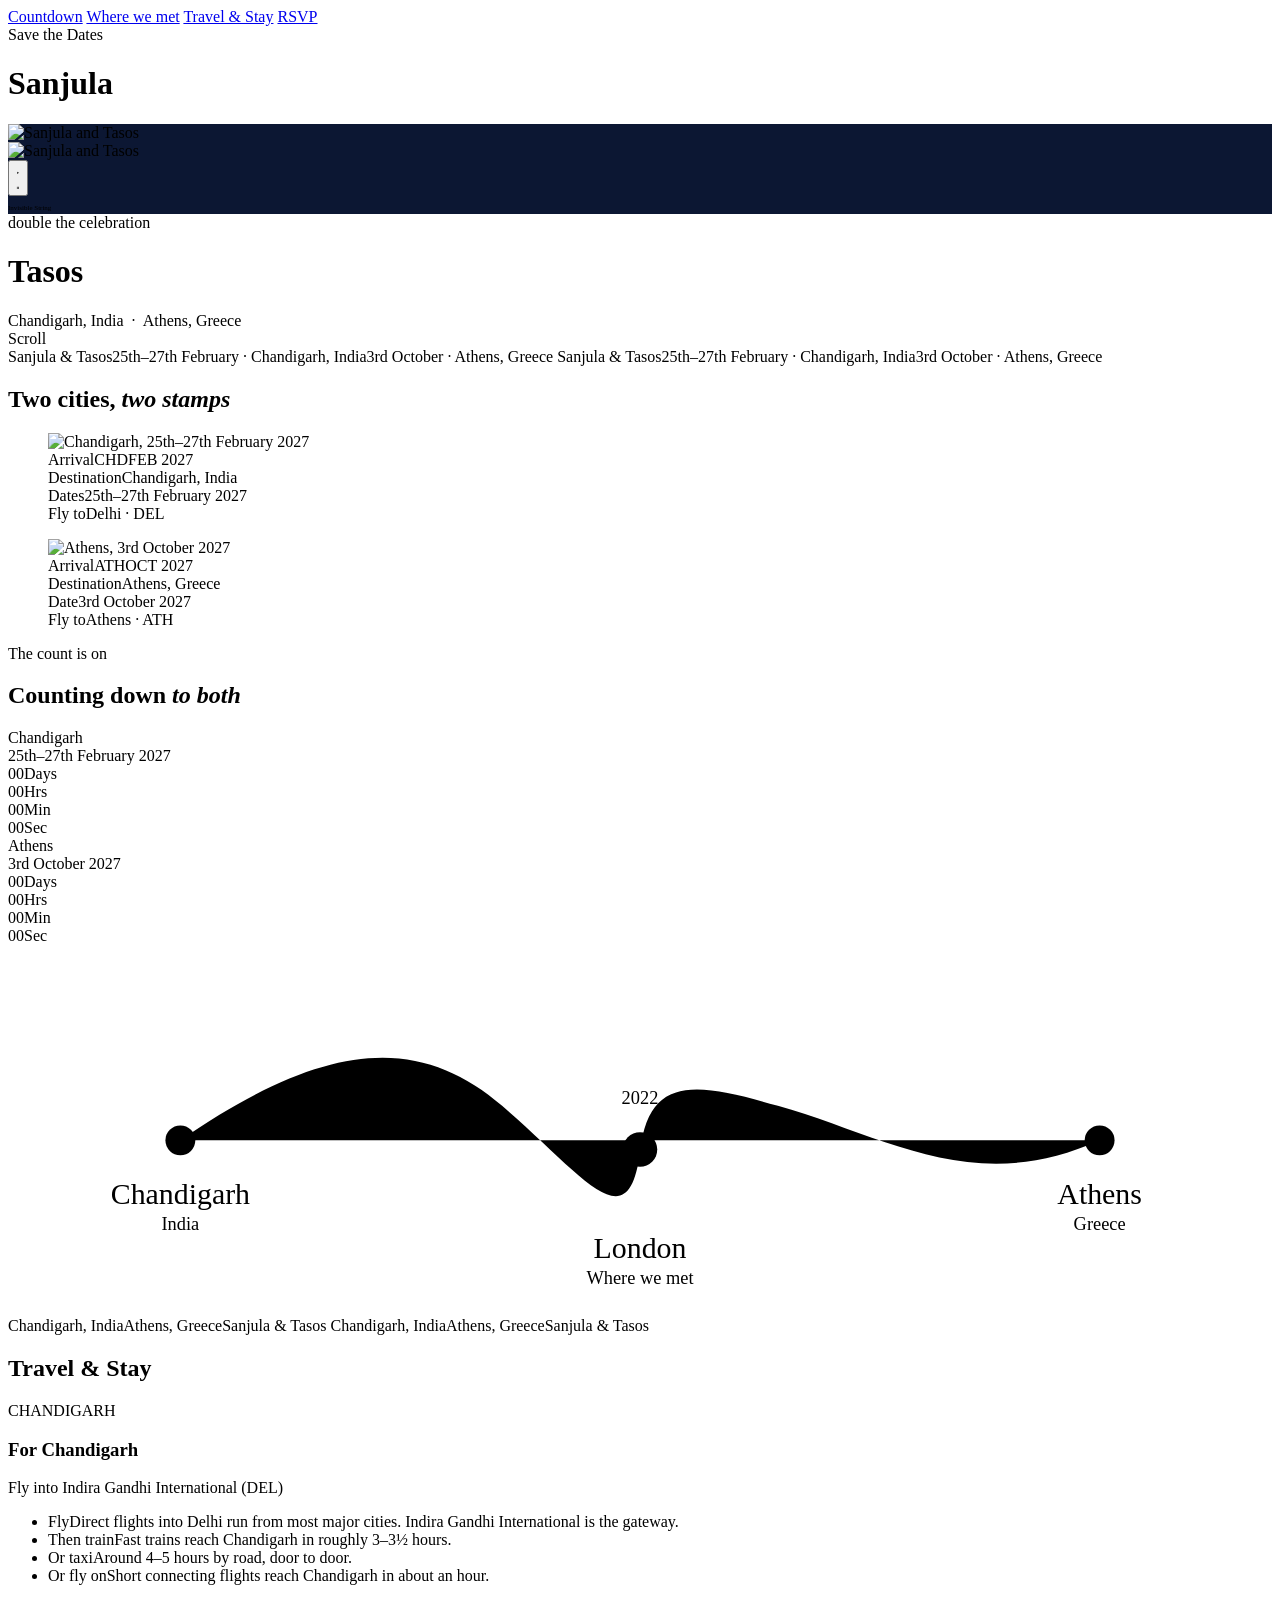
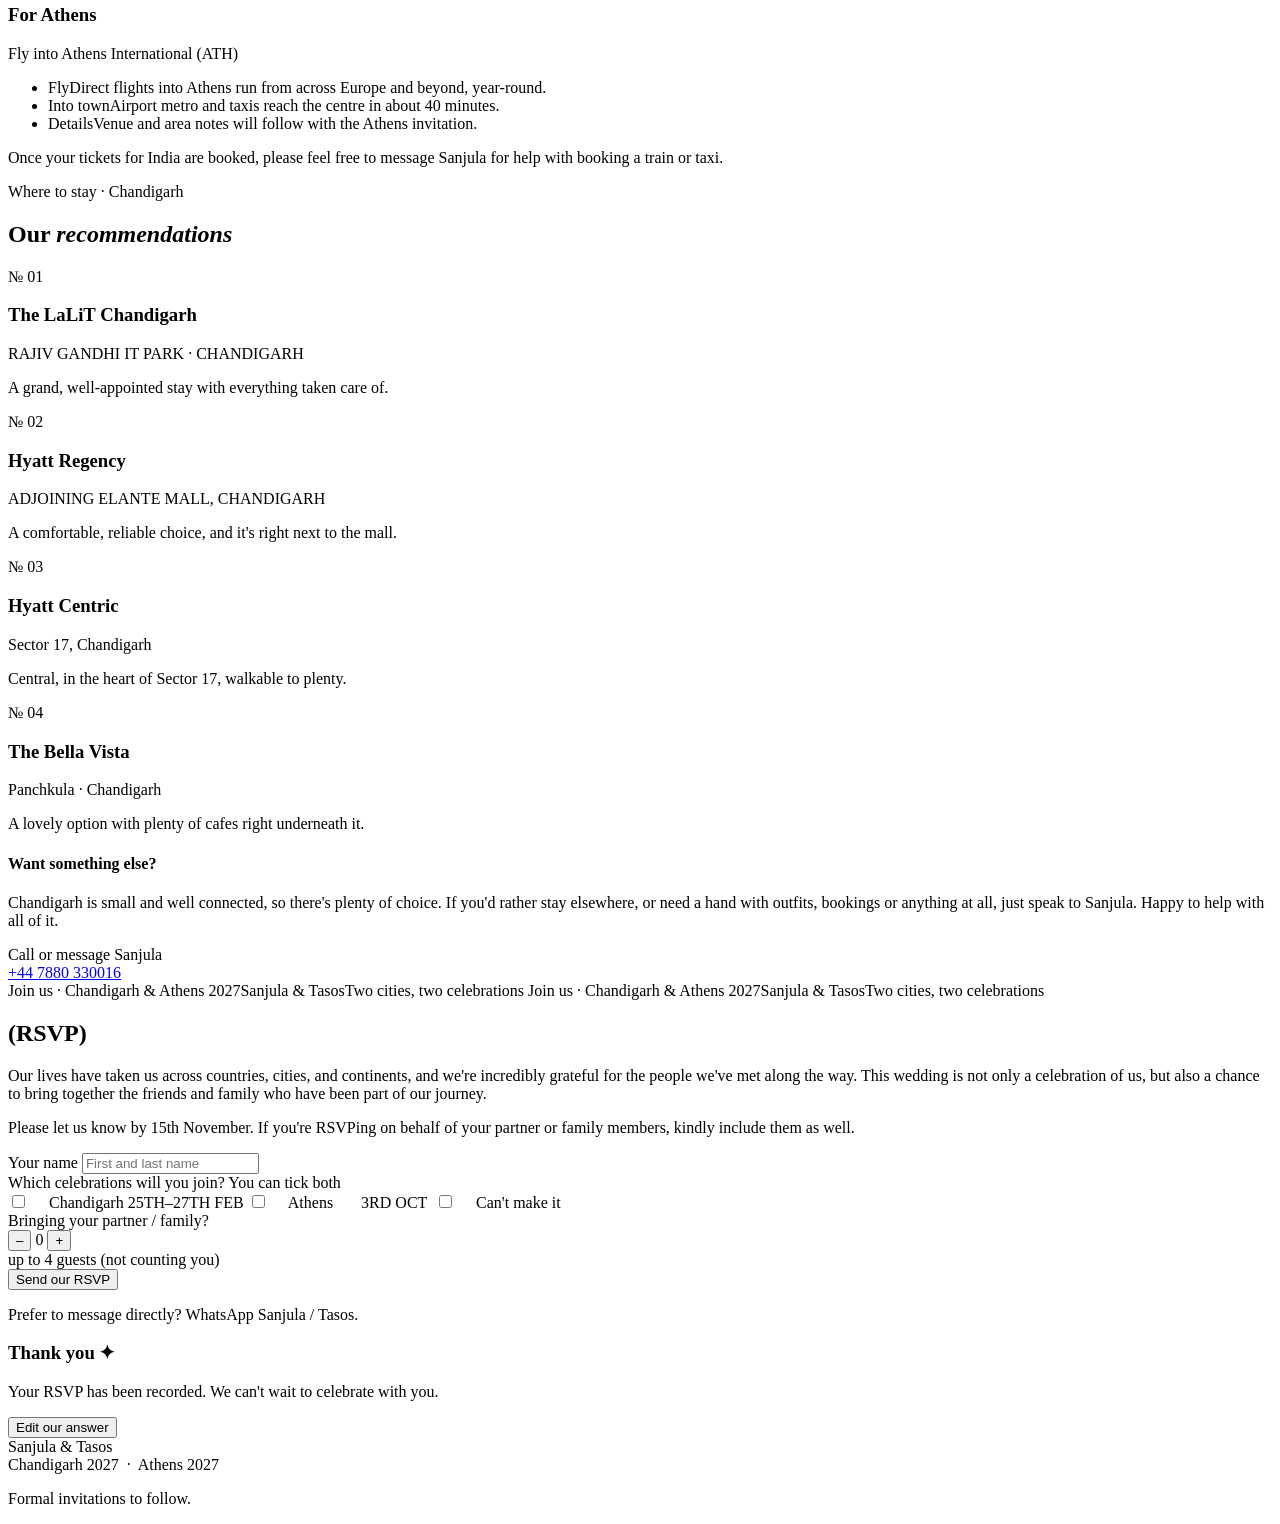
==== index.html @ 50dbabc5 "Add files via upload" ====
<!DOCTYPE html>
<html lang="en">
<head>
<meta charset="UTF-8" />
<meta name="viewport" content="width=device-width, initial-scale=1.0" />
<title>Sanjula &amp; Tasos · Wedding</title>
<link rel="preconnect" href="https://fonts.googleapis.com" />
<link rel="preconnect" href="https://fonts.gstatic.com" crossorigin />
<link href="https://fonts.googleapis.com/css2?family=Bodoni+Moda:ital,opsz,wght@0,6..96,400..900;1,6..96,400..900&family=Archivo:wght@400;500;600;700&family=DM+Mono:wght@400;500&family=Pinyon+Script&display=swap" rel="stylesheet" />
<link rel="stylesheet" href="./assets/site.css" />
<script src="./assets/image-slot.js"></script>
</head>
<body>

  <!-- ============ NAV ============ -->
  <nav class="nav nav-center" id="nav">
    <div class="nav-links">
      <a href="#countdown">Countdown</a>
      <a href="#story">Where we met</a>
      <a href="#travel">Travel &amp; Stay</a>
      <a href="#rsvp" class="cta">RSVP</a>
    </div>
  </nav>

  <!-- ============ COVER (flip) ============ -->
  <header class="cover" id="top" data-screen-label="Cover">
    <div class="cover-inner">
      <div class="std-script reveal in">Save the Dates</div>
      <div class="cover-names">
        <h1 class="nm l reveal in">Sanjula</h1>
        <div class="flip-wrap reveal in">
          <div class="flip-frame" style="background-color: rgb(12, 23, 51)">
            <div class="flip-stage" aria-hidden="true">
              <div class="flip-inner" id="flipInner">
                <div class="face front"><img id="faceFront" src="./assets/photos/athens-couple.jpg" alt="Sanjula and Tasos" /></div>
                <div class="face back"><img id="faceBack" src="./assets/photos/taj.jpg" alt="Sanjula and Tasos" /></div>
              </div>
            </div>
            <div class="polaroid-player" id="player" data-yt="etThdyVhzcw">
              <button type="button" class="pp-btn" id="ppBtn" aria-label="Play our song">
                <svg class="pp-ico-play" viewBox="0 0 24 24" fill="currentColor" aria-hidden="true"><path d="M8 5v14l11-7z"/></svg>
                <svg class="pp-ico-pause" viewBox="0 0 24 24" fill="currentColor" aria-hidden="true"><path d="M6 5h4v14H6zM14 5h4v14h-4z"/></svg>
              </button>
              <div class="pp-eq" id="ppEq" aria-hidden="true"><span></span><span></span><span></span><span></span><span></span><span></span><span></span><span></span><span></span><span></span><span></span><span></span><span></span><span></span><span></span><span></span></div>
              <span class="pp-title" style="font-size: 7px">Invisible String</span>
            </div>
          </div>
          <div class="flip-cap">double the celebration</div>
          <audio id="song" data-src="./assets/song.mp3" loop></audio>
          <div id="ytHost" style="position:fixed;width:200px;height:120px;left:-9999px;bottom:0;opacity:0;pointer-events:none;" aria-hidden="true"></div>
        </div>
        <h1 class="nm r reveal in">Tasos</h1>
      </div>
      <div class="cover-meta reveal in">
        <div class="place">Chandigarh, India &nbsp;·&nbsp; Athens, Greece</div>
      </div>
    </div>
    <div class="scrollcue"><span>Scroll</span><span class="ln"></span></div>
  </header>

  <!-- ============ MARQUEE ============ -->
  <div class="marquee" aria-hidden="true">
    <div class="marquee-track">
      <span>Sanjula &amp; Tasos</span><span>25th–27th February · Chandigarh, India</span><span>3rd October · Athens, Greece</span>
      <span>Sanjula &amp; Tasos</span><span>25th–27th February · Chandigarh, India</span><span>3rd October · Athens, Greece</span>
    </div>
  </div>

  <!-- ============ PASSPORT / POSTCARDS ============ -->
  <section class="passport sec-pad" id="passport" data-screen-label="The Itinerary">
    <div class="wrap center">
      <h2 class="big-title reveal d1">Two cities, <em>two stamps</em></h2>
    </div>
    <div class="wrap">
      <div class="cards">
        <figure class="postcard pc1 reveal">
          <div class="pc-frame">
            <img src="./assets/posters/chandigarh.png" alt="Chandigarh, 25th–27th February 2027" />
            <div class="stamp-round r-chd"><span class="sr-top">Arrival</span><span class="sr-mid">CHD</span><span class="sr-bot">FEB 2027</span></div>
          </div>
          <figcaption>
            <div class="pc-field"><span class="k">Destination</span><span class="v">Chandigarh, India</span></div>
            <div class="pc-field"><span class="k">Dates</span><span class="v">25th–27th February 2027</span></div>
            <div class="pc-field"><span class="k">Fly to</span><span class="v">Delhi · DEL</span></div>
          </figcaption>
        </figure>
        <figure class="postcard pc2 reveal d1">
          <div class="pc-frame">
            <img src="./assets/posters/athens-v3.png" alt="Athens, 3rd October 2027" />
            <div class="stamp-round r-ath"><span class="sr-top">Arrival</span><span class="sr-mid">ATH</span><span class="sr-bot">OCT 2027</span></div>
          </div>
          <figcaption>
            <div class="pc-field"><span class="k">Destination</span><span class="v">Athens, Greece</span></div>
            <div class="pc-field"><span class="k">Date</span><span class="v">3rd October 2027</span></div>
            <div class="pc-field"><span class="k">Fly to</span><span class="v">Athens · ATH</span></div>
          </figcaption>
        </figure>
      </div>
    </div>
  </section>

  <!-- ============ COUNTDOWN ============ -->
  <section class="on-wine sec-pad tight-top" id="countdown" data-screen-label="Countdown">
    <div class="wrap center">
      <span class="kicker reveal">The count is on</span>
      <h2 class="big-title reveal d1">Counting down <em>to both</em></h2>
      <div class="cd-grid">
        <div class="cd-card reveal" id="cd-chd">
          <div class="cd-city">Chandigarh</div>
          <div class="cd-when">25th–27th February 2027</div>
          <div class="cd-clock">
            <div class="cd-unit"><span class="cd-num" data-u="d">00</span><span class="cd-lab">Days</span></div>
            <div class="cd-unit"><span class="cd-num" data-u="h">00</span><span class="cd-lab">Hrs</span></div>
            <div class="cd-unit"><span class="cd-num" data-u="m">00</span><span class="cd-lab">Min</span></div>
            <div class="cd-unit"><span class="cd-num" data-u="s">00</span><span class="cd-lab">Sec</span></div>
          </div>
          <div class="cd-passed" style="display:none">We're married. See you in Athens.</div>
        </div>
        <div class="cd-card reveal d1" id="cd-ath">
          <div class="cd-city">Athens</div>
          <div class="cd-when">3rd October 2027</div>
          <div class="cd-clock">
            <div class="cd-unit"><span class="cd-num" data-u="d">00</span><span class="cd-lab">Days</span></div>
            <div class="cd-unit"><span class="cd-num" data-u="h">00</span><span class="cd-lab">Hrs</span></div>
            <div class="cd-unit"><span class="cd-num" data-u="m">00</span><span class="cd-lab">Min</span></div>
            <div class="cd-unit"><span class="cd-num" data-u="s">00</span><span class="cd-lab">Sec</span></div>
          </div>
          <div class="cd-passed" style="display:none">That's a wrap. Thank you.</div>
        </div>
      </div>
    </div>
  </section>

  <!-- ============ RED THREAD ============ -->
  <section class="story on-cream sec-pad" id="story" data-screen-label="Our Story">
    <div class="wrap center">
      <div class="thread-stage reveal">
        <svg class="thread-svg" viewBox="0 0 1100 320" role="img" aria-label="A red thread from Chandigarh and Athens meeting in London in 2022">
          <path id="threadPath" class="thread-path" d="M 150 170 C 280 80, 360 80, 430 140 C 500 200, 540 260, 550 180 C 558 112, 600 120, 670 140 C 760 165, 840 220, 950 170" />
          <circle class="knot" cx="550" cy="178" r="7" />
          <circle class="node-ring" cx="550" cy="178" r="15" />
          <text class="node-year" x="550" y="138" text-anchor="middle">2022</text>
          <circle class="node-dot" cx="150" cy="170" r="6" />
          <circle class="node-ring" cx="150" cy="170" r="13" />
          <text class="node-label" x="150" y="225" text-anchor="middle" font-size="26">Chandigarh</text>
          <text class="node-sub" x="150" y="248" text-anchor="middle">India</text>
          <text class="node-label" x="550" y="272" text-anchor="middle" font-size="26">London</text>
          <text class="node-sub" x="550" y="295" text-anchor="middle">Where we met</text>
          <circle class="node-dot" cx="950" cy="170" r="6" />
          <circle class="node-ring" cx="950" cy="170" r="13" />
          <text class="node-label" x="950" y="225" text-anchor="middle" font-size="26">Athens</text>
          <text class="node-sub" x="950" y="248" text-anchor="middle">Greece</text>
        </svg>
      </div>
    </div>
  </section>

  <!-- divider -->
  <div class="marquee dark" aria-hidden="true">
    <div class="marquee-track">
      <span>Chandigarh, India</span><span>Athens, Greece</span><span>Sanjula &amp; Tasos</span>
      <span>Chandigarh, India</span><span>Athens, Greece</span><span>Sanjula &amp; Tasos</span>
    </div>
  </div>

  <!-- ============ TRAVEL & STAY ============ -->
  <section class="on-cream sec-pad" id="travel" data-screen-label="Travel and Stay">
    <div class="wrap">
      <h2 class="tv-headline reveal">Travel &amp; Stay</h2>
      <div class="tv-body">
        <div class="tv-photo reveal d1">
          <div class="film"><div class="pic"><image-slot id="tv-photo" src="./assets/photos/celebration.jpg" placeholder="Drop a travel photo" shape="rect"></image-slot><span class="date-stamp">CHANDIGARH</span></div></div>
        </div>
        <div class="tv-cols">
          <div class="tv-col reveal d1">
            <h3>For Chandigarh</h3>
            <div class="air">Fly into Indira Gandhi International (DEL)</div>
            <ul class="tv-steps">
              <li><span class="tv-mode">Fly</span><span class="tv-desc">Direct flights into Delhi run from most major cities. Indira Gandhi International is the gateway.</span></li>
              <li><span class="tv-mode">Then train</span><span class="tv-desc">Fast trains reach Chandigarh in roughly 3–3½ hours.</span></li>
              <li><span class="tv-mode">Or taxi</span><span class="tv-desc">Around 4–5 hours by road, door to door.</span></li>
              <li><span class="tv-mode">Or fly on</span><span class="tv-desc">Short connecting flights reach Chandigarh in about an hour.</span></li>
            </ul>
          </div>
          <div class="tv-col reveal d2">
            <h3>For Athens</h3>
            <div class="air">Fly into Athens International (ATH)</div>
            <ul class="tv-steps">
              <li><span class="tv-mode">Fly</span><span class="tv-desc">Direct flights into Athens run from across Europe and beyond, year-round.</span></li>
              <li><span class="tv-mode">Into town</span><span class="tv-desc">Airport metro and taxis reach the centre in about 40 minutes.</span></li>
              <li><span class="tv-mode">Details</span><span class="tv-desc">Venue and area notes will follow with the Athens invitation.</span></li>
            </ul>
          </div>
        </div>
      </div>
      <p class="tv-note reveal">Once your tickets for India are booked, please feel free to message Sanjula for help with booking a train or taxi.</p>
    </div>
  </section>

  <!-- ============ HOTELS ============ -->
  <section class="on-wine sec-pad" id="hotels" data-screen-label="Stay">
    <div class="wrap center">
      <span class="kicker reveal">Where to stay · Chandigarh</span>
      <h2 class="big-title reveal d1">Our <em>recommendations</em></h2>
    </div>
    <div class="wrap">
      <div class="htl-grid">
        <article class="htl reveal">
          <span class="htl-no">№ 01</span>
          <h3>The LaLiT Chandigarh</h3>
          <div class="htl-loc">RAJIV GANDHI IT PARK · CHANDIGARH</div>
          <p class="htl-note">A grand, well-appointed stay with everything taken care of.</p>
        </article>
        <article class="htl reveal d1">
          <span class="htl-no">№ 02</span>
          <h3>Hyatt Regency</h3>
          <div class="htl-loc">ADJOINING ELANTE MALL, CHANDIGARH</div>
          <p class="htl-note">A comfortable, reliable choice, and it's right next to the mall.</p>
        </article>
        <article class="htl reveal d2">
          <span class="htl-no">№ 03</span>
          <h3>Hyatt Centric </h3>
          <div class="htl-loc">Sector 17, Chandigarh</div>
          <p class="htl-note">Central, in the heart of Sector 17, walkable to plenty.</p>
        </article>
        <article class="htl reveal d3">
          <span class="htl-no">№ 04</span>
          <h3>The Bella Vista</h3>
          <div class="htl-loc">Panchkula · Chandigarh</div>
          <p class="htl-note">A lovely option with plenty of cafes right underneath it.</p>
        </article>
      </div>
      <div class="htl-help reveal">
        <div class="hh-text">
          <h4>Want something else? </h4>
          <p>Chandigarh is small and well connected, so there's plenty of choice. If you'd rather stay elsewhere, or need a hand with outfits, bookings or anything at all, just speak to Sanjula. Happy to help with all of it.</p>
        </div>
        <div class="hh-contact">
          <span class="hh-name">Call or message Sanjula</span><br />
          <a class="hh-num" href="https://wa.me/447880330016" target="_blank" rel="noopener">+44 7880 330016</a>
        </div>
      </div>
    </div>
  </section>

  <div class="marquee dark rev" aria-hidden="true">
    <div class="marquee-track">
      <span>Join us · Chandigarh &amp; Athens 2027</span><span>Sanjula &amp; Tasos</span><span>Two cities, two celebrations</span>
      <span>Join us · Chandigarh &amp; Athens 2027</span><span>Sanjula &amp; Tasos</span><span>Two cities, two celebrations</span>
    </div>
  </div>
  <section class="rsvp sec-pad" id="rsvp" data-screen-label="RSVP">
    <div class="wrap center">
      <h2 class="rsvp-title reveal">(RSVP)</h2>
      <div class="rsvp-intro reveal d1">
        <p>Our lives have taken us across countries, cities, and continents, and we're incredibly grateful for the people we've met along the way. This wedding is not only a celebration of us, but also a chance to bring together the friends and family who have been part of our journey.</p>
        <p>Please let us know by 15th November. If you're RSVPing on behalf of your partner or family members, kindly include them as well.</p>
      </div>
    </div>
    <div class="wrap">
      <div class="rsvp-card reveal d1" id="rsvpCard">
        <form class="rsvp-form" id="rsvpForm">
          <div class="field">
            <label for="rsvpName">Your name</label>
            <input class="txt" id="rsvpName" name="name" type="text" placeholder="First and last name" autocomplete="name" />
          </div>
          <div class="field">
            <label>Which celebrations will you join? <span class="lab-note">You can tick both</span></label>
            <div class="choice-row three">
              <label class="choice">
                <input type="checkbox" name="chd" />
                <span class="box"><svg width="13" height="13" viewBox="0 0 24 24" fill="none" stroke="#fff" stroke-width="3.4" stroke-linecap="round" stroke-linejoin="round"><path d="M20 6 9 17l-5-5"/></svg></span>
                <span class="ch-txt"><span class="ch-city">Chandigarh</span><span class="ch-when">
25TH–27TH FEB</span></span>
              </label>
              <label class="choice">
                <input type="checkbox" name="ath" />
                <span class="box"><svg width="13" height="13" viewBox="0 0 24 24" fill="none" stroke="#fff" stroke-width="3.4" stroke-linecap="round" stroke-linejoin="round"><path d="M20 6 9 17l-5-5"/></svg></span>
                <span class="ch-txt"><span class="ch-city">Athens</span><span class="ch-when">     
 3RD OCT </span></span>
              </label>
              <label class="choice cant">
                <input type="checkbox" name="cant" />
                <span class="box"><svg width="13" height="13" viewBox="0 0 24 24" fill="none" stroke="#fff" stroke-width="3.4" stroke-linecap="round" stroke-linejoin="round"><path d="M20 6 9 17l-5-5"/></svg></span>
                <span class="ch-txt"><span class="ch-city">Can't make it</span></span>
              </label>
            </div>
          </div>
          <div class="field">
            <label>Bringing your partner / family?</label>
            <div class="guests">
              <div class="stepper">
                <button type="button" id="gMinus" aria-label="Fewer guests">–</button>
                <span class="count" id="guestCount">0</span>
                <button type="button" id="gPlus" aria-label="More guests">+</button>
              </div>
              <span class="g-hint">up to 4 guests (not counting you)</span>
            </div>
            <div class="guest-names" id="guestNames"></div>
          </div>
          <button type="submit" class="submit">Send our RSVP</button>
          <p class="rsvp-alt">Prefer to message directly? WhatsApp Sanjula / Tasos.</p>
        </form>
        <div class="rsvp-done">
          <h3>Thank you ✦</h3>
          <p>Your RSVP has been recorded. We can't wait to celebrate with you.</p>
          <button class="again" id="rsvpAgain">Edit our answer</button>
        </div>
      </div>
    </div>
  </section>

  <!-- ============ FOOTER ============ -->
  <footer data-screen-label="Footer">
    <div class="f-mono">Sanjula <span class="amp">&amp;</span> Tasos</div>
    <div class="f-sub">Chandigarh 2027 &nbsp;·&nbsp; Athens 2027</div>
    <p class="f-note">Formal invitations to follow.</p>
  </footer>

  <script src="./assets/site.js"></script>
</body>
</html>
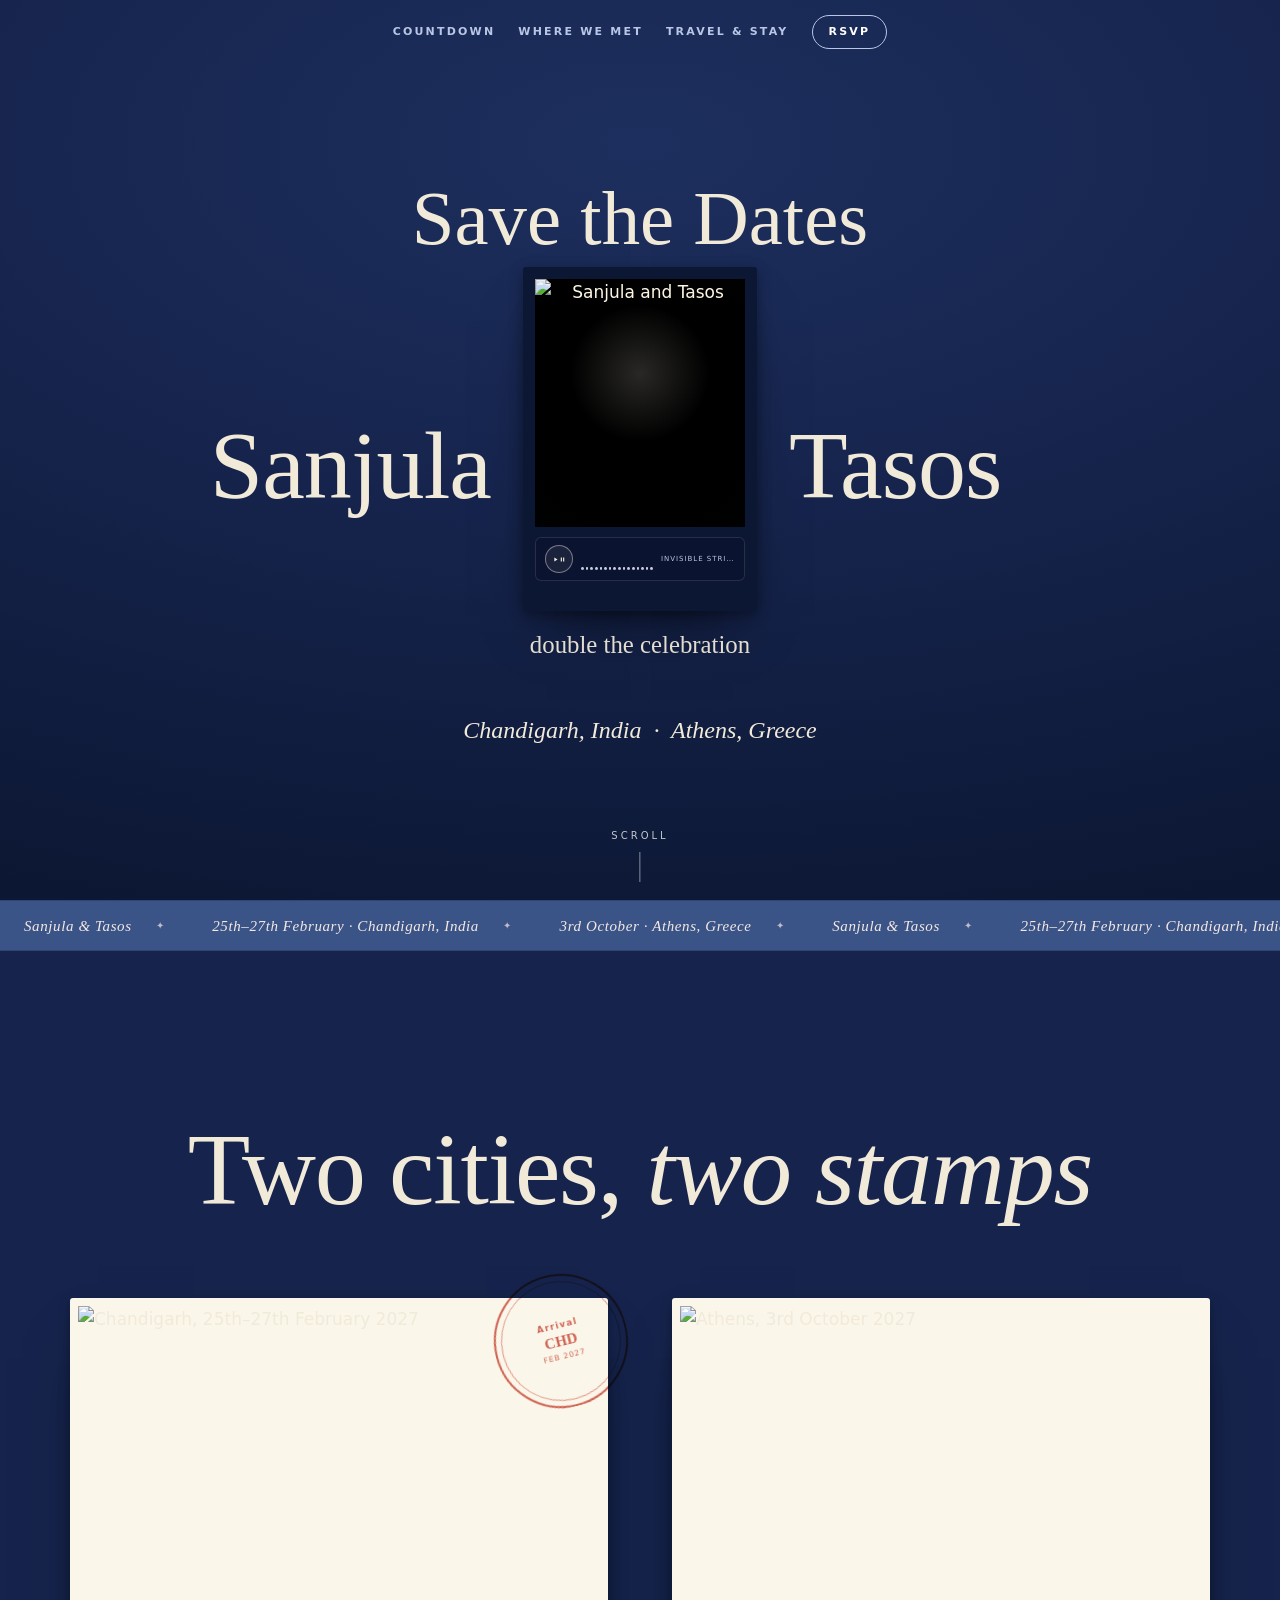
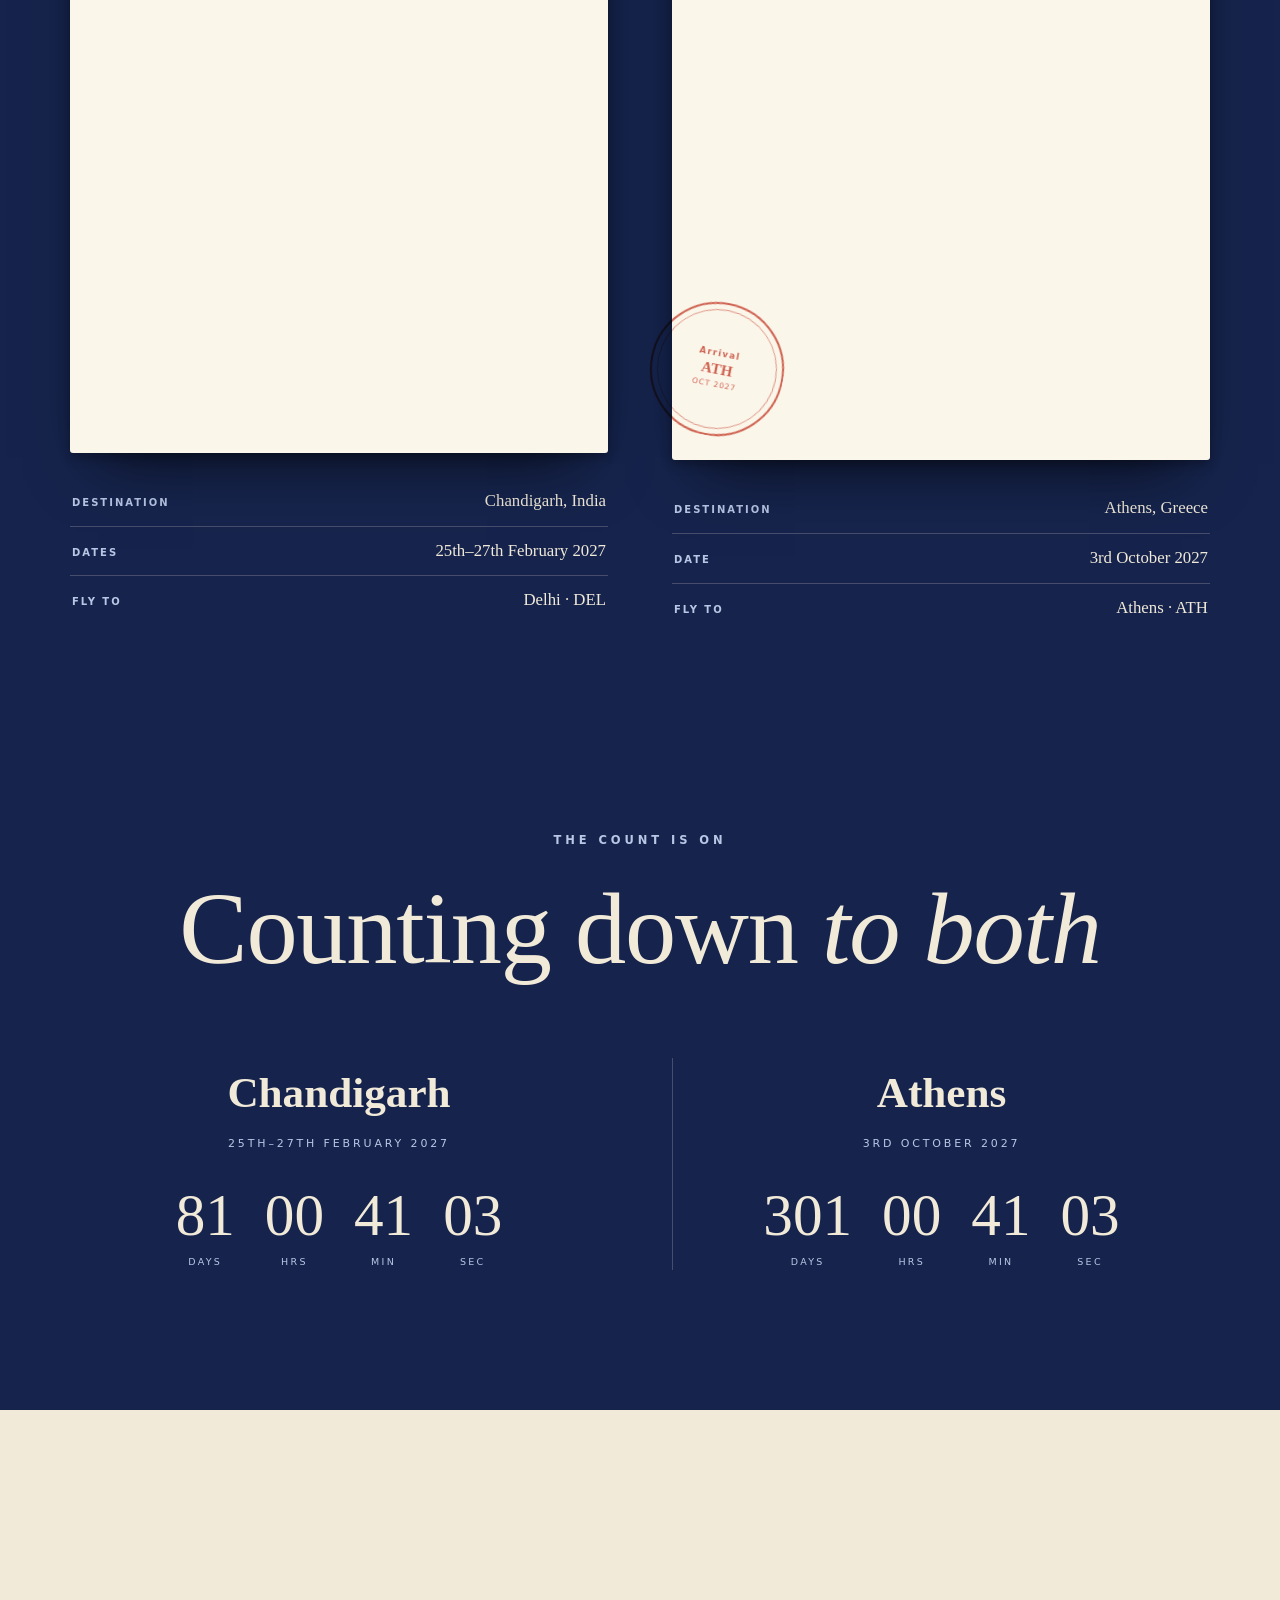
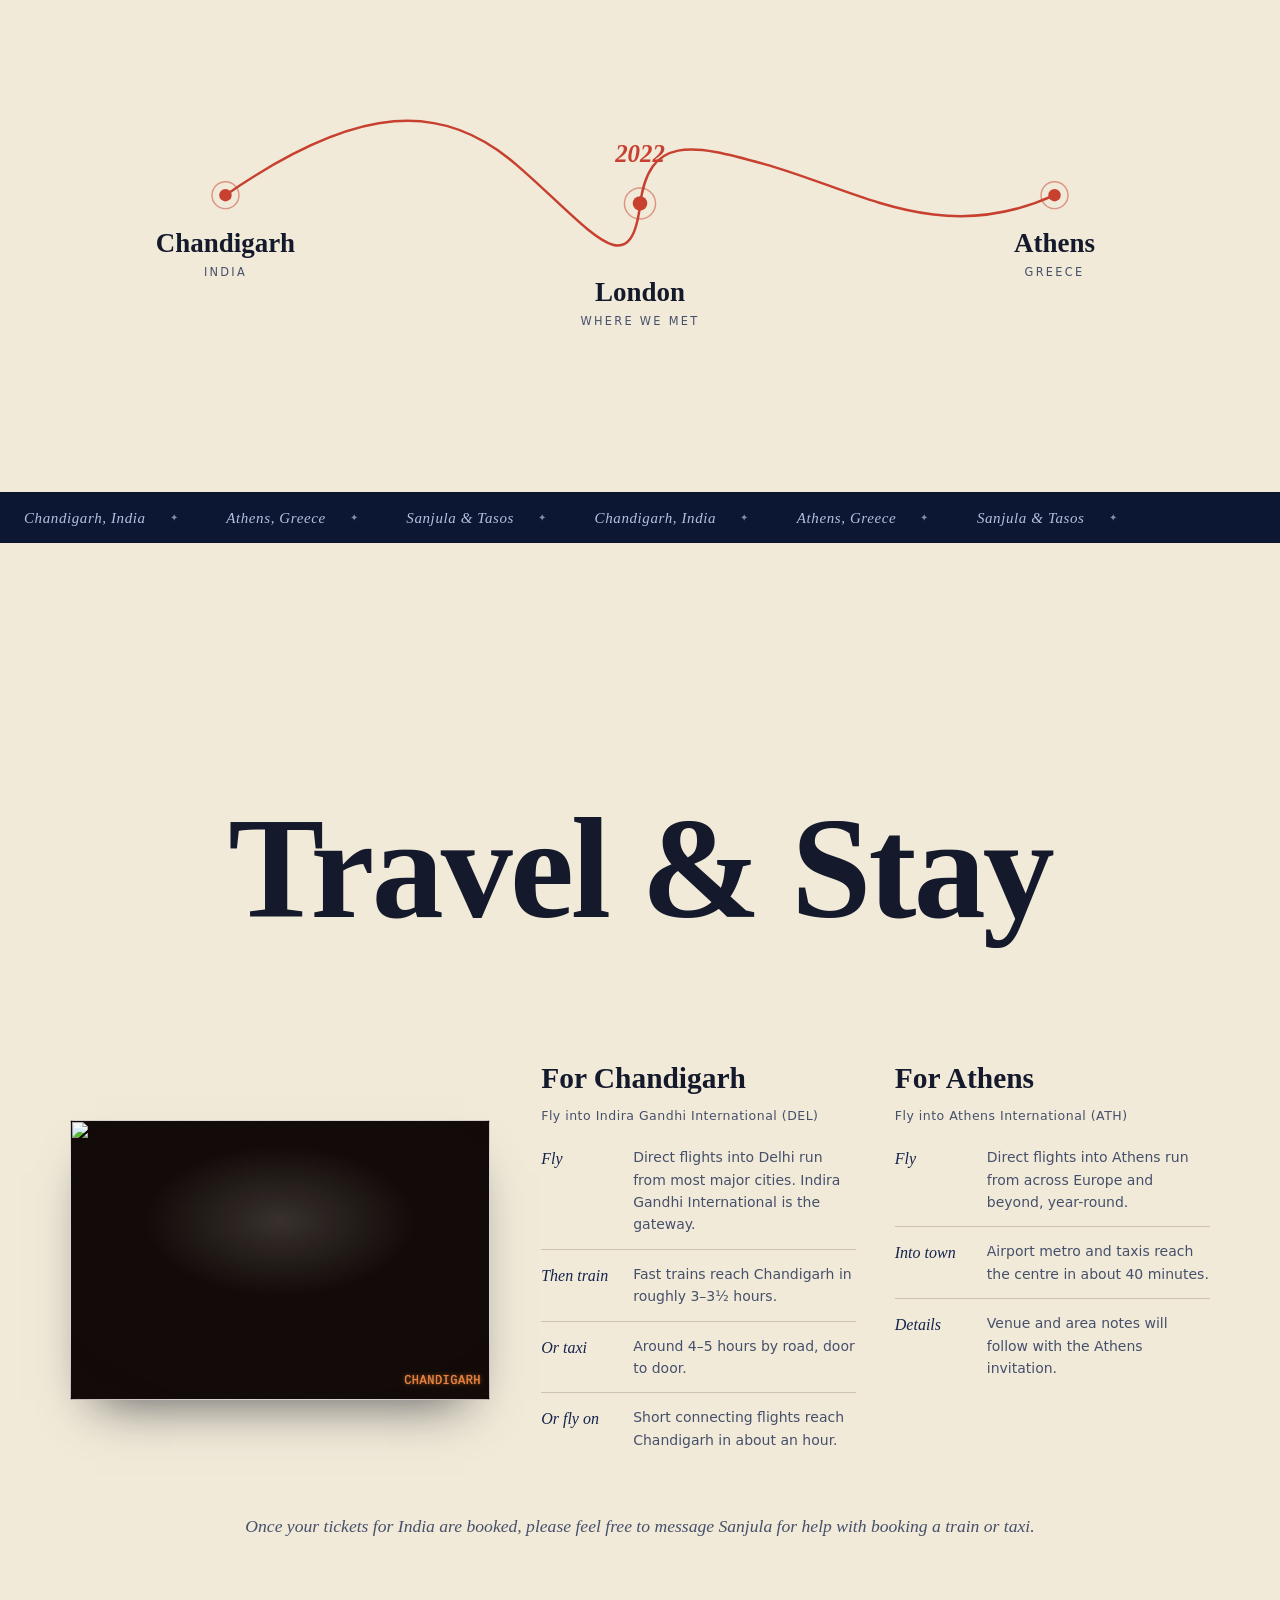
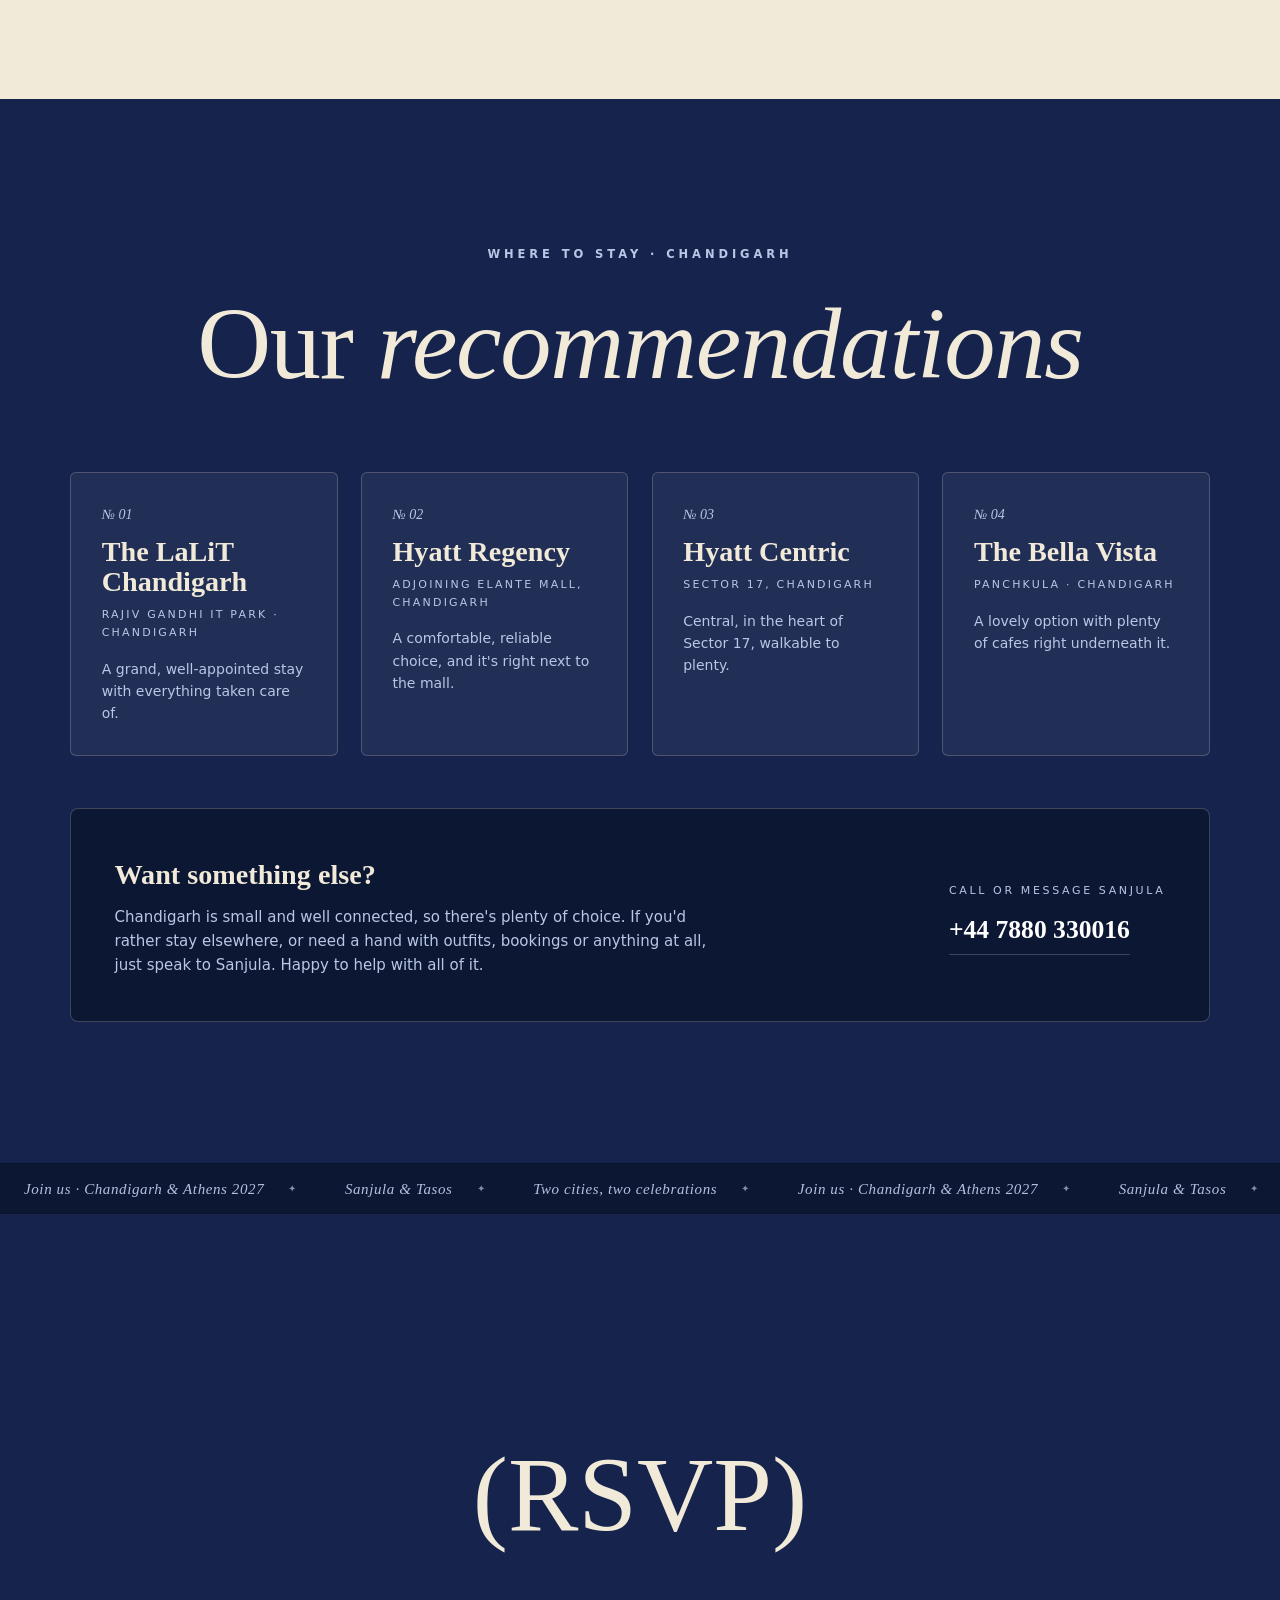
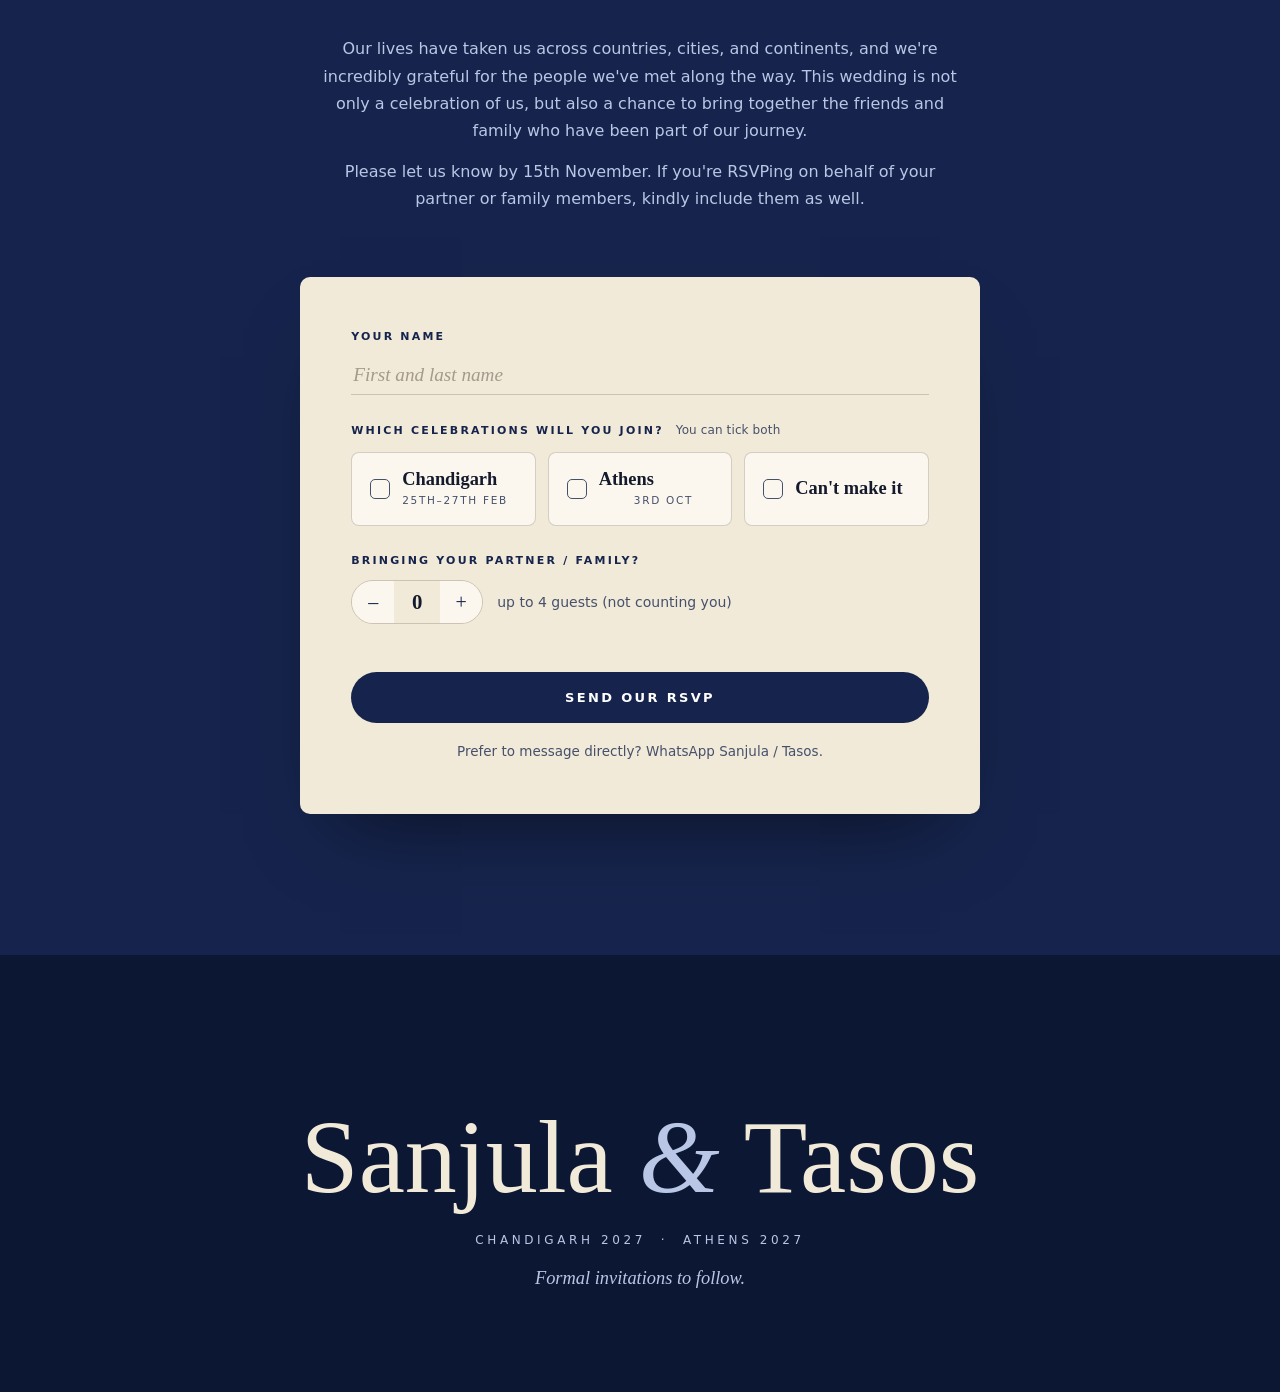
==== commit e9a1957b: "Update file paths for CSS and JS in index.html" ====
--- a/index.html
+++ b/index.html
@@ -7,8 +7,8 @@
 <link rel="preconnect" href="https://fonts.googleapis.com" />
 <link rel="preconnect" href="https://fonts.gstatic.com" crossorigin />
 <link href="https://fonts.googleapis.com/css2?family=Bodoni+Moda:ital,opsz,wght@0,6..96,400..900;1,6..96,400..900&family=Archivo:wght@400;500;600;700&family=DM+Mono:wght@400;500&family=Pinyon+Script&display=swap" rel="stylesheet" />
-<link rel="stylesheet" href="./assets/site.css" />
-<script src="./assets/image-slot.js"></script>
+<link rel="stylesheet" href="site.css" />
+<script src="image-slot.js"></script>
 </head>
 <body>
 
@@ -317,6 +317,6 @@
     <p class="f-note">Formal invitations to follow.</p>
   </footer>
 
-  <script src="./assets/site.js"></script>
+  <script src="site.js"></script>
 </body>
 </html>
--- a/site.css
+++ b/site.css
@@ -0,0 +1,438 @@
+:root{
+  /* midnight-blue dominant, cream used sparingly. RED reserved for the thread. */
+  --wine:#16244d;          /* primary midnight blue */
+  --wine-2:#233a6b;        /* lighter midnight blue */
+  --wine-deep:#0c1733;     /* darkest navy */
+  --brick:#3b5488;         /* marquee / steel-blue accent */
+  --thread:#c8402f;        /* red string */
+  --cream:#f1ead9;
+  --cream-2:#e7ddc8;
+  --ink:#141a2c;
+  --ink-soft:#46506b;
+  --wine-ink:#eef2fb;
+  --wine-soft:#b9c6e6;
+  --gold:#c79a4e;
+  --stamp:#ff8a3d;
+  --line:rgba(33,19,15,.18);
+  --line-on-wine:rgba(244,227,223,.22);
+  --serif:'Bodoni Moda', 'Times New Roman', Georgia, serif;
+  --sans:'Archivo', system-ui, sans-serif;
+  --script:'Pinyon Script', 'Bodoni Moda', cursive;
+  --grain:url("data:image/svg+xml,%3Csvg xmlns='http://www.w3.org/2000/svg' width='160' height='160'%3E%3Cfilter id='n'%3E%3CfeTurbulence type='fractalNoise' baseFrequency='0.85' numOctaves='2' stitchTiles='stitch'/%3E%3CfeColorMatrix type='saturate' values='0'/%3E%3C/filter%3E%3Crect width='100%25' height='100%25' filter='url(%23n)'/%3E%3C/svg%3E");
+}
+*{box-sizing:border-box;}
+html{-webkit-font-smoothing:antialiased;text-rendering:optimizeLegibility;scroll-behavior:smooth;}
+body{margin:0;background:var(--wine);color:var(--cream);font-family:var(--sans);font-size:17px;line-height:1.6;overflow-x:hidden;}
+img{display:block;max-width:100%;}
+a{color:inherit;}
+.serif{font-family:var(--serif);}
+.eyebrow{font-family:var(--sans);font-weight:600;font-size:11.5px;letter-spacing:.36em;text-transform:uppercase;}
+.wrap{max-width:1200px;margin:0 auto;padding:0 30px;width:100%;}
+
+/* ============ DISPOSABLE-CAMERA PHOTO TREATMENT ============ */
+.snap{position:relative;background:#fbf6ea;padding:10px 10px 30px;border-radius:2px;
+  box-shadow:0 26px 50px -26px rgba(20,8,6,.72),0 3px 10px rgba(20,8,6,.3);}
+.snap.bare{background:none;padding:0;box-shadow:none;}
+.pic{position:relative;overflow:hidden;background:#120a08;width:100%;height:100%;}
+.snap .pic{aspect-ratio:4/5;}
+.pic image-slot, .pic img{display:block;width:100%;height:100%;object-fit:cover;}
+.pic image-slot{filter:contrast(1.13) saturate(1.06) brightness(1.05) sepia(.06);}
+.pic img{filter:contrast(1.13) saturate(1.06) brightness(1.05) sepia(.06);}
+/* grain */
+.pic::before{content:"";position:absolute;inset:0;pointer-events:none;z-index:4;
+  background-image:var(--grain);background-size:150px;opacity:.16;mix-blend-mode:soft-light;}
+/* flash hotspot + vignette */
+.pic::after{content:"";position:absolute;inset:0;pointer-events:none;z-index:5;
+  background:
+    radial-gradient(72% 60% at 50% 36%, rgba(255,248,232,.16), transparent 46%),
+    radial-gradient(125% 120% at 50% 44%, transparent 48%, rgba(36,10,8,.5) 100%);}
+.snap .cap{position:absolute;left:0;right:0;bottom:9px;text-align:center;
+  font-family:var(--sans);font-size:9px;letter-spacing:.22em;text-transform:uppercase;color:#8a7765;}
+.date-stamp{position:absolute;right:9px;bottom:7px;z-index:6;pointer-events:none;
+  font-family:'DM Mono','Courier New',monospace;font-size:12px;letter-spacing:.04em;color:var(--stamp);
+  text-shadow:0 0 5px rgba(255,138,61,.65),0 0 1px rgba(255,180,120,.9);opacity:.92;}
+.pic .date-stamp{bottom:8px;}
+
+/* ============ NAV ============ */
+.nav{position:fixed;top:0;left:0;right:0;z-index:60;display:flex;justify-content:space-between;align-items:center;
+  padding:15px clamp(16px,3vw,34px);transition:background .4s,box-shadow .4s;}
+.nav.solid{background:var(--wine-deep);box-shadow:0 12px 30px -18px rgba(0,0,0,.7);}
+.nav .brand{font-family:var(--serif);font-size:18px;font-weight:600;letter-spacing:.02em;color:var(--cream);}
+.nav-links{display:flex;align-items:center;gap:clamp(12px,1.8vw,26px);overflow-x:auto;scrollbar-width:none;}
+.nav-links::-webkit-scrollbar{display:none;}
+.nav-links a{font-family:var(--sans);font-size:11px;font-weight:600;letter-spacing:.2em;text-transform:uppercase;
+  text-decoration:none;color:var(--wine-soft);white-space:nowrap;transition:color .3s;}
+.nav-links a:hover{color:#fff;}
+.nav-links a.cta{border:1px solid var(--wine-soft);border-radius:999px;padding:7px 16px;color:#fff;}
+.nav-links a.cta:hover{background:#fff;color:var(--wine);}
+
+/* ============ MARQUEE ============ */
+.marquee{position:relative;background:var(--brick);color:#fbeee6;overflow:hidden;padding:11px 0;
+  border-top:1px solid rgba(0,0,0,.18);border-bottom:1px solid rgba(0,0,0,.18);}
+.marquee.dark{background:var(--wine-deep);color:var(--wine-soft);}
+.marquee-track{display:inline-flex;white-space:nowrap;will-change:transform;animation:scroll 38s linear infinite;}
+.marquee.rev .marquee-track{animation-direction:reverse;}
+.marquee-track span{font-family:var(--serif);font-style:italic;font-size:15px;letter-spacing:.04em;
+  padding:0 24px;display:inline-flex;align-items:center;gap:24px;opacity:.97;}
+.marquee-track span::after{content:"✦";font-style:normal;font-size:10px;opacity:.7;}
+@keyframes scroll{to{transform:translateX(-50%);}}
+
+/* ============ HERO ============ */
+.hero{position:relative;min-height:100svh;display:flex;flex-direction:column;justify-content:center;
+  padding:120px 30px 90px;overflow:hidden;}
+.hero-bg{position:absolute;inset:0;z-index:0;animation:ken 26s ease-in-out infinite alternate;}
+.hero-bg .pic{width:100%;height:100%;}
+.hero-bg .pic image-slot{filter:contrast(1.12) saturate(1.02) brightness(.92) sepia(.08);}
+.hero-bg .pic::after{background:
+    radial-gradient(80% 70% at 50% 34%, rgba(20,6,5,.18), transparent 50%),
+    linear-gradient(180deg, rgba(24,8,7,.55) 0%, rgba(24,8,7,.28) 38%, rgba(24,8,7,.62) 100%);}
+@keyframes ken{from{transform:scale(1.04) translate(0,0);}to{transform:scale(1.14) translate(-1.5%,-1%);}}
+.hero-inner{position:relative;z-index:2;max-width:1280px;margin:0 auto;width:100%;text-align:center;color:#fff;}
+.hero-eyebrow{color:rgba(255,255,255,.82);}
+.hero-names{display:flex;align-items:center;justify-content:center;gap:clamp(8px,2vw,30px);margin:22px 0 8px;flex-wrap:nowrap;}
+.hero-names .nm{font-family:var(--serif);font-weight:500;line-height:.92;font-size:clamp(2.7rem,11vw,9.5rem);
+  letter-spacing:-.01em;text-shadow:0 10px 40px rgba(0,0,0,.4);}
+.hero-names .nm em{font-style:italic;}
+.ornament{width:clamp(34px,5vw,64px);flex:none;color:#fff;filter:drop-shadow(0 6px 16px rgba(0,0,0,.4));}
+.hero-meta{margin-top:14px;color:rgba(255,255,255,.92);}
+.hero-meta .place{font-family:var(--serif);font-size:clamp(1.05rem,2vw,1.5rem);font-style:italic;}
+.hero-meta .dt{font-family:var(--sans);font-size:12px;letter-spacing:.26em;text-transform:uppercase;margin-top:8px;color:rgba(255,255,255,.8);}
+.scrollcue{position:absolute;left:50%;bottom:18px;z-index:3;transform:translateX(-50%);
+  font-family:var(--sans);font-size:10px;letter-spacing:.3em;text-transform:uppercase;color:rgba(255,255,255,.75);
+  display:flex;flex-direction:column;align-items:center;gap:8px;}
+.scrollcue .ln{width:1px;height:30px;background:#fff;opacity:.5;animation:cue 2.4s ease-in-out infinite;transform-origin:top;}
+@keyframes cue{0%,100%{transform:scaleY(.4);opacity:.25}50%{transform:scaleY(1);opacity:.6}}
+
+/* ============ SECTION SHELL ============ */
+section{position:relative;}
+.sec-pad{padding:clamp(80px,11vw,156px) 0;}
+.on-wine{background:var(--wine);color:var(--cream);}
+.on-cream{background:var(--cream);color:var(--ink);}
+.kicker{font-family:var(--sans);font-size:11.5px;font-weight:600;letter-spacing:.34em;text-transform:uppercase;}
+.on-wine .kicker{color:var(--wine-soft);}
+.on-cream .kicker{color:var(--wine);}
+.big-title{font-family:var(--serif);font-weight:500;line-height:1;letter-spacing:-.012em;font-size:clamp(2.8rem,8vw,6.6rem);margin:.26em 0 .24em;}
+.big-title em{font-style:italic;}
+.lead{font-size:17px;max-width:56ch;}
+.on-wine .lead{color:var(--wine-soft);}
+.on-cream .lead{color:var(--ink-soft);}
+.center{text-align:center;}
+.center .lead{margin-left:auto;margin-right:auto;}
+
+/* label row e.g. WHERE / ... */
+.detail-label{font-family:var(--sans);font-size:11px;font-weight:600;letter-spacing:.24em;text-transform:uppercase;}
+.on-wine .detail-label{color:var(--wine-soft);}
+.detail-val{font-family:var(--serif);font-size:clamp(1.15rem,1.8vw,1.5rem);margin-top:5px;line-height:1.2;}
+.detail-val .sub{display:block;font-family:var(--sans);font-size:12px;letter-spacing:.04em;color:var(--wine-soft);text-transform:none;margin-top:4px;}
+
+/* ============ THE DETAILS — scattered collage on burgundy ============ */
+.details{background:var(--wine);color:var(--cream);overflow:hidden;}
+.details-stage{position:relative;max-width:1180px;margin:0 auto;min-height:760px;padding:40px 30px;}
+.details-core{position:absolute;left:50%;top:50%;transform:translate(-50%,-50%);text-align:center;width:min(560px,80vw);z-index:3;}
+.details-core .big-title{margin:.1em 0 .5em;}
+.details-facts{display:grid;grid-template-columns:1fr 1fr;gap:30px 26px;margin-top:10px;text-align:left;}
+.details-facts .fact{padding-top:14px;border-top:1px solid var(--line-on-wine);}
+.scatter{position:absolute;z-index:2;width:var(--w,210px);}
+.scatter .snap{transform:rotate(var(--r,0deg));}
+.float{animation:floaty var(--fd,7s) ease-in-out infinite;}
+@keyframes floaty{0%,100%{transform:translateY(0)}50%{transform:translateY(-12px)}}
+.s1{left:2%;top:6%;--w:215px;--r:-6deg;--fd:7.5s;}
+.s2{left:6%;bottom:5%;--w:185px;--r:5deg;--fd:8.5s;}
+.s3{right:3%;top:4%;--w:200px;--r:6deg;--fd:9s;}
+.s4{right:5%;bottom:7%;--w:225px;--r:-5deg;--fd:7.8s;}
+.s5{left:50%;bottom:-2%;margin-left:-90px;--w:180px;--r:3deg;--fd:8s;}
+
+/* ============ COUNTDOWN ============ */
+.cd-grid{display:grid;grid-template-columns:1fr 1fr;gap:clamp(28px,5vw,64px);margin-top:clamp(46px,6vw,78px);}
+.cd-card{text-align:center;padding:0 clamp(6px,2vw,30px);}
+.cd-card + .cd-card{border-left:1px solid var(--line-on-wine);}
+.cd-card .cd-city{font-family:var(--serif);font-size:clamp(1.9rem,3.4vw,2.7rem);font-weight:600;}
+.cd-card .cd-when{font-family:var(--sans);font-size:11px;letter-spacing:.26em;text-transform:uppercase;color:var(--wine-soft);margin-top:8px;}
+.cd-clock{display:flex;justify-content:center;gap:clamp(10px,2.4vw,30px);margin-top:clamp(22px,3vw,34px);}
+.cd-unit{display:flex;flex-direction:column;align-items:center;min-width:54px;}
+.cd-num{font-family:var(--serif);font-size:clamp(2.2rem,5vw,3.7rem);font-weight:500;line-height:1;font-variant-numeric:tabular-nums;}
+.cd-lab{font-family:var(--sans);font-size:9.5px;letter-spacing:.24em;text-transform:uppercase;color:var(--wine-soft);margin-top:9px;}
+.cd-passed{font-family:var(--serif);font-style:italic;font-size:1.4rem;margin-top:24px;color:#fff;}
+
+/* ============ STORY / RED THREAD (cream) ============ */
+.story{overflow:hidden;}
+.thread-stage{margin-top:clamp(40px,6vw,68px);}
+.thread-svg{width:100%;height:auto;display:block;overflow:visible;}
+.thread-path{fill:none;stroke:var(--thread);stroke-width:2.4;stroke-linecap:round;
+  stroke-dasharray:var(--len,2000);stroke-dashoffset:var(--len,2000);transition:stroke-dashoffset 2.8s ease;}
+.story.in .thread-path{stroke-dashoffset:0;}
+.node-dot{fill:var(--thread);}
+.node-ring{fill:none;stroke:var(--thread);stroke-width:1.4;opacity:.5;}
+.node-label{font-family:var(--serif);font-weight:600;fill:var(--ink);}
+.node-sub{font-family:var(--sans);font-size:11px;letter-spacing:.2em;text-transform:uppercase;fill:var(--ink-soft);}
+.knot{fill:var(--thread);}
+
+/* ============ TRAVEL & STAY (cream) ============ */
+.tv-headline{font-family:var(--serif);font-weight:600;line-height:.92;letter-spacing:-.02em;
+  font-size:clamp(3rem,12vw,9rem);text-align:center;}
+.tv-body{display:grid;grid-template-columns:minmax(260px,420px) 1fr;gap:clamp(28px,4vw,60px);align-items:center;margin-top:clamp(40px,5vw,66px);}
+.tv-photo{width:100%;}
+.tv-photo .snap .pic{aspect-ratio:5/4;}
+.tv-cols{display:grid;grid-template-columns:1fr 1fr;gap:clamp(24px,3vw,42px);}
+.tv-col h3{font-family:var(--serif);font-size:clamp(1.5rem,2.3vw,2rem);font-weight:600;margin:0;}
+.tv-col .air{font-family:var(--sans);font-size:12.5px;letter-spacing:.04em;color:var(--ink-soft);margin-top:4px;}
+.tv-steps{list-style:none;margin:18px 0 0;padding:0;}
+.tv-steps li{display:flex;gap:14px;align-items:flex-start;padding:13px 0;border-top:1px solid var(--line);}
+.tv-steps li:first-child{border-top:none;padding-top:2px;}
+.tv-mode{font-family:var(--serif);font-style:italic;font-size:1rem;min-width:78px;color:var(--wine);}
+.tv-desc{font-size:14px;color:var(--ink-soft);}
+.tv-note{margin-top:clamp(30px,4vw,48px);text-align:center;font-family:var(--serif);font-style:italic;font-size:1.1rem;color:var(--ink-soft);}
+
+/* ============ HOTELS (burgundy) ============ */
+.htl-grid{display:grid;grid-template-columns:repeat(4,1fr);gap:clamp(16px,1.8vw,24px);margin-top:clamp(46px,6vw,78px);}
+.htl{background:rgba(244,227,223,.05);border:1px solid var(--line-on-wine);border-radius:6px;padding:clamp(24px,2.4vw,32px);display:flex;flex-direction:column;}
+.htl .htl-no{font-family:var(--serif);font-style:italic;color:var(--wine-soft);font-size:14px;}
+.htl h3{font-family:var(--serif);font-size:clamp(1.45rem,2.2vw,1.9rem);font-weight:600;margin:10px 0 0;line-height:1.08;}
+.htl .htl-loc{font-family:var(--sans);font-size:11px;letter-spacing:.2em;text-transform:uppercase;color:var(--wine-soft);margin-top:9px;}
+.htl .htl-pill{display:inline-flex;align-self:flex-start;margin-top:14px;font-family:var(--sans);font-size:10px;font-weight:700;letter-spacing:.16em;text-transform:uppercase;color:#fff;background:rgba(255,255,255,.1);border:1px solid var(--line-on-wine);border-radius:999px;padding:5px 12px;}
+.htl .htl-note{font-size:14px;color:var(--wine-soft);margin:16px 0 0;}
+.htl .htl-actions{margin-top:auto;padding-top:22px;display:flex;flex-direction:column;gap:9px;}
+.htl-btn{display:inline-flex;align-items:center;justify-content:center;text-decoration:none;font-family:var(--sans);font-size:12px;font-weight:600;letter-spacing:.04em;border-radius:999px;padding:11px 16px;transition:transform .2s,background .2s,color .2s;}
+.htl-btn.primary{background:var(--cream);color:var(--wine);}
+.htl-btn.primary:hover{background:#fff;transform:translateY(-1px);}
+.htl-btn.ghost{background:transparent;color:#fff;border:1px solid var(--line-on-wine);}
+.htl-btn.ghost:hover{border-color:#fff;transform:translateY(-1px);}
+.htl-help{margin-top:clamp(34px,4vw,52px);background:var(--wine-deep);border:1px solid var(--line-on-wine);border-radius:8px;padding:clamp(28px,3.4vw,44px);display:flex;flex-wrap:wrap;align-items:center;justify-content:space-between;gap:24px;}
+.htl-help h4{font-family:var(--serif);font-size:clamp(1.4rem,2.2vw,1.9rem);font-weight:600;margin:0 0 8px;}
+.htl-help p{color:var(--wine-soft);font-size:15px;margin:0;max-width:62ch;}
+.hh-name{font-family:var(--sans);font-size:11px;letter-spacing:.24em;text-transform:uppercase;color:var(--wine-soft);}
+.hh-num{display:inline-flex;align-items:center;font-family:var(--serif);font-size:clamp(1.3rem,2vw,1.7rem);font-weight:600;color:#fff;text-decoration:none;border-bottom:1px solid var(--line-on-wine);padding-bottom:3px;margin-top:8px;}
+.hh-num:hover{border-color:#fff;}
+
+/* ============ MOMENTS GRID ============ */
+.moments{background:var(--wine);}
+.collage{margin-top:clamp(20px,3vw,40px);display:grid;grid-template-columns:repeat(12,1fr);gap:clamp(10px,1.2vw,18px);grid-auto-flow:dense;}
+.cell{position:relative;}
+.cell .snap{height:100%;}
+.cell .snap .pic{height:100%;aspect-ratio:auto;}
+.g-a{grid-column:span 5;aspect-ratio:4/5;}
+.g-b{grid-column:span 4;aspect-ratio:1/1;}
+.g-c{grid-column:span 3;aspect-ratio:3/4;}
+.g-d{grid-column:span 4;aspect-ratio:5/4;}
+.g-e{grid-column:span 5;aspect-ratio:3/2;}
+.g-f{grid-column:span 3;aspect-ratio:3/4;}
+
+/* ============ RSVP ============ */
+.rsvp{background:var(--wine);color:var(--cream);}
+.rsvp-title{font-family:var(--serif);font-weight:500;font-size:clamp(3rem,9vw,6.6rem);text-align:center;line-height:1;}
+.rsvp .lead{color:var(--wine-soft);}
+.rsvp-card{max-width:680px;margin:clamp(40px,5vw,64px) auto 0;background:var(--cream);color:var(--ink);border-radius:10px;padding:clamp(28px,4vw,52px);box-shadow:0 40px 80px -40px rgba(0,0,0,.6);}
+.field{margin-bottom:26px;}
+.field > label{display:block;font-family:var(--sans);font-size:11px;font-weight:700;letter-spacing:.2em;text-transform:uppercase;color:var(--wine);margin-bottom:11px;}
+.txt{width:100%;font-family:var(--serif);font-size:1.2rem;color:var(--ink);background:transparent;border:none;border-bottom:1.5px solid var(--line);padding:8px 2px;outline:none;transition:border-color .2s;}
+.txt::placeholder{color:rgba(90,74,64,.5);font-style:italic;}
+.txt:focus{border-color:var(--wine);}
+.choice-row{display:grid;grid-template-columns:1fr 1fr;gap:12px;}
+.choice{cursor:pointer;border:1.5px solid var(--line);border-radius:8px;padding:16px 18px;display:flex;align-items:center;gap:12px;transition:border-color .2s,background .2s;background:#fbf6ee;}
+.choice input{position:absolute;opacity:0;pointer-events:none;}
+.choice .box{width:20px;height:20px;border:1.5px solid var(--ink-soft);border-radius:5px;flex:none;display:flex;align-items:center;justify-content:center;transition:background .2s,border-color .2s;}
+.choice .box svg{opacity:0;transition:opacity .15s;}
+.choice .ch-txt{display:flex;flex-direction:column;}
+.choice .ch-city{font-family:var(--serif);font-size:1.15rem;font-weight:600;line-height:1.1;}
+.choice .ch-when{font-family:var(--sans);font-size:10.5px;letter-spacing:.16em;text-transform:uppercase;color:var(--ink-soft);margin-top:3px;}
+.choice:has(input:checked){border-color:var(--wine);background:rgba(94,20,29,.06);}
+.choice:has(input:checked) .box{background:var(--wine);border-color:var(--wine);}
+.choice:has(input:checked) .box svg{opacity:1;}
+.guests{display:flex;align-items:center;gap:14px;}
+.stepper{display:inline-flex;align-items:center;border:1.5px solid var(--line);border-radius:999px;overflow:hidden;}
+.stepper button{appearance:none;border:none;background:#fbf6ee;color:var(--wine);width:42px;height:42px;font-size:20px;cursor:pointer;font-family:var(--serif);transition:background .2s;}
+.stepper button:hover{background:rgba(94,20,29,.08);}
+.stepper .count{min-width:46px;text-align:center;font-family:var(--serif);font-size:1.3rem;font-weight:600;}
+.guests .g-hint{font-size:14px;color:var(--ink-soft);}
+.guest-names{margin-top:14px;display:flex;flex-direction:column;gap:10px;}
+.submit{width:100%;margin-top:8px;appearance:none;border:none;cursor:pointer;background:var(--wine);color:#fff;font-family:var(--sans);font-size:13px;font-weight:700;letter-spacing:.18em;text-transform:uppercase;border-radius:999px;padding:18px;transition:background .2s,transform .2s;}
+.submit:hover{background:var(--wine-deep);transform:translateY(-1px);}
+.rsvp-alt{text-align:center;font-size:13.5px;color:var(--ink-soft);margin:18px 0 0;}
+.rsvp-alt a{color:var(--wine);font-weight:600;}
+.rsvp-done{display:none;text-align:center;padding:8px 0;}
+.rsvp-card.done .rsvp-done{display:block;}
+.rsvp-card.done .rsvp-form{display:none;}
+.rsvp-done h3{font-family:var(--serif);font-size:2rem;font-weight:600;margin:0 0 10px;}
+.rsvp-done p{color:var(--ink-soft);font-size:15px;}
+.rsvp-done .again{margin-top:18px;background:none;border:none;color:var(--wine);font-weight:600;cursor:pointer;font-size:13px;text-decoration:underline;text-underline-offset:3px;}
+
+/* ============ FOOTER ============ */
+footer{padding:clamp(80px,12vw,150px) 30px clamp(50px,7vw,80px);text-align:center;background:var(--wine-deep);color:var(--cream);}
+.f-mono{font-family:var(--serif);font-weight:500;font-size:clamp(3rem,9vw,6.5rem);line-height:1;}
+.f-mono .amp{font-style:italic;color:var(--wine-soft);}
+.f-sub{font-family:var(--sans);font-size:12px;letter-spacing:.3em;text-transform:uppercase;color:var(--wine-soft);margin-top:22px;}
+.f-note{font-family:var(--serif);font-style:italic;font-size:1.15rem;color:var(--wine-soft);margin-top:14px;}
+
+/* ============ COVER (flip) ============ */
+.cover{position:relative;min-height:100svh;display:flex;flex-direction:column;justify-content:center;align-items:center;overflow:hidden;
+  padding:112px 30px 84px;text-align:center;color:var(--cream);
+  background:radial-gradient(125% 90% at 50% 16%, #1d2f5e 0%, var(--wine) 46%, var(--wine-deep) 100%);}
+.cover-inner{position:relative;z-index:2;max-width:1240px;width:100%;}
+.std-script{font-family:var(--script);font-size:clamp(2.4rem,6vw,4.8rem);line-height:1.05;color:var(--cream);opacity:.96;}
+.cover-names{display:grid;grid-template-columns:1fr auto 1fr;align-items:center;gap:clamp(10px,2.5vw,46px);margin:8px 0 4px;}
+.cover-names .nm{font-family:var(--serif);font-weight:500;line-height:.9;font-size:clamp(2.4rem,7.5vw,7rem);letter-spacing:-.01em;min-width:0;}
+.cover-names .nm.l{text-align:right;}
+.cover-names .nm.r{text-align:left;}
+.flip-wrap{justify-self:center;width:clamp(156px,20vw,234px);transform:rotate(-2deg);}
+.flip-frame{background:#fbf6ea;padding:12px 12px 30px;border-radius:3px;box-shadow:0 30px 55px -24px rgba(0,0,0,.6),0 4px 14px rgba(0,0,0,.35);position:relative;}
+.flip-stage{position:relative;width:100%;aspect-ratio:1/1.18;perspective:1500px;background:#000;overflow:hidden;}
+.flip-inner{position:absolute;inset:0;transform-style:preserve-3d;transition:transform .95s cubic-bezier(.45,.04,.22,1);}
+.face{position:absolute;inset:0;backface-visibility:hidden;overflow:hidden;}
+.face.back{transform:rotateX(180deg);}
+.face img{width:100%;height:100%;object-fit:cover;filter:contrast(1.07) saturate(1.04) brightness(1.02);}
+.flip-frame::after{content:none;}
+.flip-stage::before{content:"";position:absolute;inset:0;z-index:6;pointer-events:none;background-image:var(--grain);background-size:150px;opacity:.17;mix-blend-mode:soft-light;}
+.flip-stage::after{content:"";position:absolute;inset:0;z-index:7;pointer-events:none;background:radial-gradient(72% 60% at 50% 38%, rgba(255,248,232,.16), transparent 46%),radial-gradient(125% 120% at 50% 46%, transparent 46%, rgba(10,14,28,.5) 100%);}
+.flip-cap{margin-top:14px;font-family:var(--script);font-size:1.55rem;color:var(--cream);opacity:.94;}
+
+/* polaroid music player */
+.polaroid-player{margin-top:10px;background:#0a1430;border:1px solid rgba(244,227,223,.12);border-radius:6px;padding:7px 9px;display:flex;align-items:center;gap:8px;transform:rotate(0deg);}
+.pp-btn{flex:none;width:28px;height:28px;border-radius:50%;border:1px solid rgba(244,227,223,.45);background:rgba(244,227,223,.07);color:var(--cream);display:flex;align-items:center;justify-content:center;cursor:pointer;transition:background .2s,transform .15s;}
+.pp-btn:hover{background:rgba(244,227,223,.18);}
+.pp-btn:active{transform:scale(.92);}
+.pp-btn svg{width:13px;height:13px;display:block;}
+.pp-ico-pause{display:none;}
+.player.playing .pp-ico-play{display:none;}
+.player.playing .pp-ico-pause{display:block;}
+.pp-eq{flex:1;display:flex;align-items:flex-end;gap:2px;height:22px;min-width:0;}
+.pp-eq span{flex:1;min-width:0;height:14%;background:linear-gradient(180deg,#f1ead9,#9fb0dc);border-radius:2px;transform-origin:bottom;}
+.player.playing .pp-eq span{animation:eqbar .9s ease-in-out infinite;}
+.player.playing .pp-eq.live span{animation:none;}
+.pp-eq.live span{height:var(--h,14%);}
+.pp-eq span:nth-child(2n){animation-duration:1.1s;}
+.pp-eq span:nth-child(3n){animation-duration:.75s;}
+.pp-eq span:nth-child(1){animation-delay:-.2s;}.pp-eq span:nth-child(2){animation-delay:-.5s;}.pp-eq span:nth-child(3){animation-delay:-.1s;}.pp-eq span:nth-child(4){animation-delay:-.7s;}.pp-eq span:nth-child(5){animation-delay:-.35s;}.pp-eq span:nth-child(6){animation-delay:-.6s;}.pp-eq span:nth-child(7){animation-delay:-.15s;}.pp-eq span:nth-child(8){animation-delay:-.8s;}.pp-eq span:nth-child(9){animation-delay:-.4s;}.pp-eq span:nth-child(10){animation-delay:-.25s;}.pp-eq span:nth-child(11){animation-delay:-.65s;}.pp-eq span:nth-child(12){animation-delay:-.05s;}.pp-eq span:nth-child(13){animation-delay:-.55s;}.pp-eq span:nth-child(14){animation-delay:-.3s;}.pp-eq span:nth-child(15){animation-delay:-.7s;}.pp-eq span:nth-child(16){animation-delay:-.45s;}
+@keyframes eqbar{0%,100%{height:14%}50%{height:92%}}
+.pp-title{flex:none;font-family:var(--sans);font-size:8.5px;letter-spacing:.14em;text-transform:uppercase;color:var(--wine-soft);max-width:74px;white-space:nowrap;overflow:hidden;text-overflow:ellipsis;}
+@media (max-width:820px){.pp-title{display:none;}.polaroid-player{padding:6px 8px;gap:7px;}}
+@media (prefers-reduced-motion: reduce){.player.playing .pp-eq span{animation:none;}}
+.cover-meta{margin-top:clamp(26px,4vw,46px);}
+.cover-meta .place{font-family:var(--serif);font-style:italic;font-size:clamp(1.05rem,2vw,1.5rem);}
+.cover-meta .dt{font-family:var(--sans);font-size:12px;letter-spacing:.22em;text-transform:uppercase;color:var(--wine-soft);margin-top:9px;}
+
+/* ============ PASSPORT / POSTCARDS ============ */
+.passport{background:var(--wine);color:var(--cream);overflow:hidden;}
+.passport .std-script{color:var(--wine-soft);}
+.cards{display:grid;grid-template-columns:1fr 1fr;gap:clamp(30px,5vw,80px);margin-top:clamp(46px,6vw,84px);align-items:start;}
+.postcard{margin:0;}
+.pc1{transform:rotate(-1.6deg);}
+.pc2{transform:rotate(1.6deg);}
+.pc-frame{position:relative;background:#fbf6ea;padding:8px;border-radius:3px;box-shadow:0 32px 62px -28px rgba(0,0,0,.72),0 4px 12px rgba(0,0,0,.3);}
+.pc-frame img{width:100%;object-fit:cover;background:#fbf6ea;display:block;}
+.pc1 .pc-frame img{aspect-ratio:1054/1492;}
+.pc2 .pc-frame img{aspect-ratio:1048/1498;}
+.stamp-round{position:absolute;width:clamp(98px,12vw,134px);height:clamp(98px,12vw,134px);border-radius:50%;display:flex;flex-direction:column;align-items:center;justify-content:center;gap:2px;text-align:center;color:var(--thread);border:2.5px solid var(--thread);opacity:.8;mix-blend-mode:multiply;font-family:var(--sans);z-index:3;}
+.stamp-round::before{content:"";position:absolute;inset:5px;border:1px solid var(--thread);border-radius:50%;opacity:.65;}
+.stamp-round .sr-top{font-size:8.5px;font-weight:700;letter-spacing:.16em;}
+.stamp-round .sr-mid{font-family:var(--serif);font-size:15px;font-weight:700;line-height:1;}
+.stamp-round .sr-bot{font-size:7.5px;letter-spacing:.12em;}
+.r-chd{top:-24px;right:-20px;transform:rotate(-14deg);}
+.r-ath{bottom:24px;left:-22px;transform:rotate(11deg);}
+.postcard figcaption{margin-top:24px;}
+.pc-field{display:flex;justify-content:space-between;align-items:baseline;gap:14px;padding:11px 2px;border-top:1px solid var(--line-on-wine);}
+.pc-field:first-child{border-top:none;}
+.pc-field .k{font-family:var(--sans);font-size:10px;font-weight:600;letter-spacing:.2em;text-transform:uppercase;color:var(--wine-soft);}
+.pc-field .v{font-family:var(--serif);font-size:1.05rem;text-align:right;}
+
+/* ============ RED STRING (animated) ============ */
+.redstring .rs-stage{max-width:360px;margin:clamp(34px,5vw,54px) auto 0;background:#fff;padding:18px;border-radius:4px;box-shadow:0 30px 60px -34px rgba(20,26,44,.5);}
+.rs-img{width:100%;display:block;
+  -webkit-mask-image:linear-gradient(158deg,#000 44%,transparent 56%);mask-image:linear-gradient(158deg,#000 44%,transparent 56%);
+  -webkit-mask-size:255% 255%;mask-size:255% 255%;
+  -webkit-mask-position:100% 0%;mask-position:100% 0%;
+  transition:-webkit-mask-position 2.7s ease,mask-position 2.7s ease;}
+.story.in .rs-img{-webkit-mask-position:0% 100%;mask-position:0% 100%;}
+.rs-cap{margin:clamp(26px,4vw,40px) auto 0;font-family:var(--serif);font-style:italic;font-size:clamp(1.1rem,2vw,1.4rem);color:var(--ink-soft);max-width:34ch;}
+
+@media (max-width:820px){
+  .cover-names{gap:clamp(6px,2.2vw,20px);}
+  .flip-wrap{position:relative;margin-bottom:2.4rem;width:clamp(104px,30vw,170px);}
+  .flip-cap{position:absolute;left:0;right:0;top:calc(100% + 7px);margin-top:0;}
+  .cover-meta{margin-top:clamp(52px,15vw,72px);}
+  .cards{grid-template-columns:1fr;gap:48px;max-width:440px;margin-left:auto;margin-right:auto;}
+  .pc1,.pc2{transform:none;}
+}
+@media (prefers-reduced-motion: reduce){
+  .flip-inner{transition:opacity .4s;}
+  .rs-img{-webkit-mask-position:0% 100%;mask-position:0% 100%;transition:none;}
+}
+
+/* ============ FILM / MISC ADDITIONS ============ */
+.film{position:relative;border-radius:3px;overflow:hidden;box-shadow:0 26px 50px -26px rgba(8,12,24,.7);}
+.tv-photo .film .pic{aspect-ratio:3/2;}
+.tight-top{padding-top:clamp(28px,4vw,54px);}
+.nav-center{justify-content:center;}
+.node-year{font-family:var(--serif);font-style:italic;font-weight:600;font-size:24px;fill:var(--thread);}
+.rsvp-intro{max-width:60ch;margin:clamp(26px,4vw,40px) auto 0;}
+.rsvp-intro p{color:var(--wine-soft);font-size:16px;line-height:1.7;margin:0 0 14px;}
+.rsvp-intro p:last-child{margin-bottom:0;}
+.choice-row.three{grid-template-columns:repeat(3,1fr);}
+.lab-note{display:inline;font-weight:500;letter-spacing:.01em;text-transform:none;color:var(--ink-soft);font-size:12px;margin-left:6px;}
+.choice.cant:has(input:checked){border-color:var(--ink-soft);background:rgba(70,80,107,.07);}
+.choice.cant:has(input:checked) .box{background:var(--ink-soft);border-color:var(--ink-soft);}
+.export-link{background:none;border:none;color:var(--wine-soft);font-family:var(--sans);font-size:11px;letter-spacing:.18em;text-transform:uppercase;cursor:pointer;text-decoration:underline;text-underline-offset:4px;padding:0;}
+.export-link:hover{color:#fff;}
+@media (max-width:820px){
+  .htl-grid{grid-template-columns:1fr;}
+}
+
+/* ============ REVEAL ============ */
+.reveal{opacity:0;transform:translateY(26px);transition:opacity 1s cubic-bezier(.2,.7,.2,1),transform 1s cubic-bezier(.2,.7,.2,1);}
+.reveal.in{opacity:1;transform:none;}
+.reveal.d1{transition-delay:.08s;}.reveal.d2{transition-delay:.16s;}.reveal.d3{transition-delay:.24s;}
+
+/* ============ RESPONSIVE ============ */
+@media (max-width:980px){
+  .htl-grid{grid-template-columns:repeat(2,1fr);}
+  .tv-body{grid-template-columns:1fr;}
+  .tv-cols{grid-template-columns:1fr;}
+}
+@media (max-width:820px){
+  .nav .brand{display:none;}.nav{justify-content:center;}
+  .cd-grid{grid-template-columns:1fr;gap:48px;}
+  .cd-card + .cd-card{border-left:none;border-top:1px solid var(--line-on-wine);padding-top:46px;}
+  .details-stage{min-height:0;padding:10px 0 0;}
+  .details-core{position:static;transform:none;width:auto;margin:0 auto 40px;}
+  .details-facts{max-width:460px;margin:10px auto 0;}
+  .scatter{position:relative;left:auto!important;right:auto!important;top:auto!important;bottom:auto!important;margin:0 auto 6px!important;--w:230px;}
+  .scatter-grid{display:grid;grid-template-columns:1fr 1fr;gap:18px;max-width:480px;margin:0 auto;}
+  .scatter-grid .scatter{--r:0deg;}
+  .collage{grid-template-columns:repeat(6,1fr);}
+  .g-a{grid-column:span 6;}.g-b,.g-c,.g-d,.g-e,.g-f{grid-column:span 3;}
+  .g-e{grid-column:span 6;}
+  .choice-row{grid-template-columns:1fr;}
+  .choice-row.three{grid-template-columns:1fr;}
+  .htl-help{flex-direction:column;align-items:flex-start;}
+  .hero-names{gap:6px;}
+}
+@media (max-width:560px){
+  body{font-size:16px;}
+  .wrap{padding:0 20px;}
+  .sec-pad{padding:clamp(56px,16vw,80px) 0;}
+  .nav{padding:12px 16px;}
+  .nav-links{gap:14px;}
+  .cover{padding:104px 16px 80px;}
+  .cover-names .nm{font-size:clamp(1.4rem,8.4vw,2.7rem);}
+  .flip-wrap{width:clamp(96px,28vw,150px);}
+  .std-script{font-size:clamp(2.2rem,11vw,3.2rem);}
+  .big-title{font-size:clamp(2.4rem,12vw,3.4rem);}
+  .tv-headline{font-size:clamp(2.6rem,15vw,4rem);}
+  .rsvp-title{font-size:clamp(2.6rem,15vw,4rem);}
+  .cards{gap:40px;}
+  .stamp-round{width:clamp(82px,22vw,104px);height:clamp(82px,22vw,104px);}
+  .r-chd{top:-16px;right:-12px;}
+  .r-ath{bottom:16px;left:-12px;}
+  .cd-clock{gap:14px;}
+  .cd-unit{min-width:42px;}
+  .htl-grid{grid-template-columns:1fr;}
+  .rsvp-card{padding:26px 20px;}
+  .tv-steps .tv-mode{min-width:64px;}
+  footer{padding:64px 22px 56px;}
+}
+@media (prefers-reduced-motion: reduce){
+  html{scroll-behavior:auto;}
+  .marquee-track,.float,.hero-bg{animation:none;}
+  .scrollcue .ln{animation:none;}
+  .reveal{opacity:1;transform:none;}
+  .thread-path{transition:none;stroke-dashoffset:0;}
+}
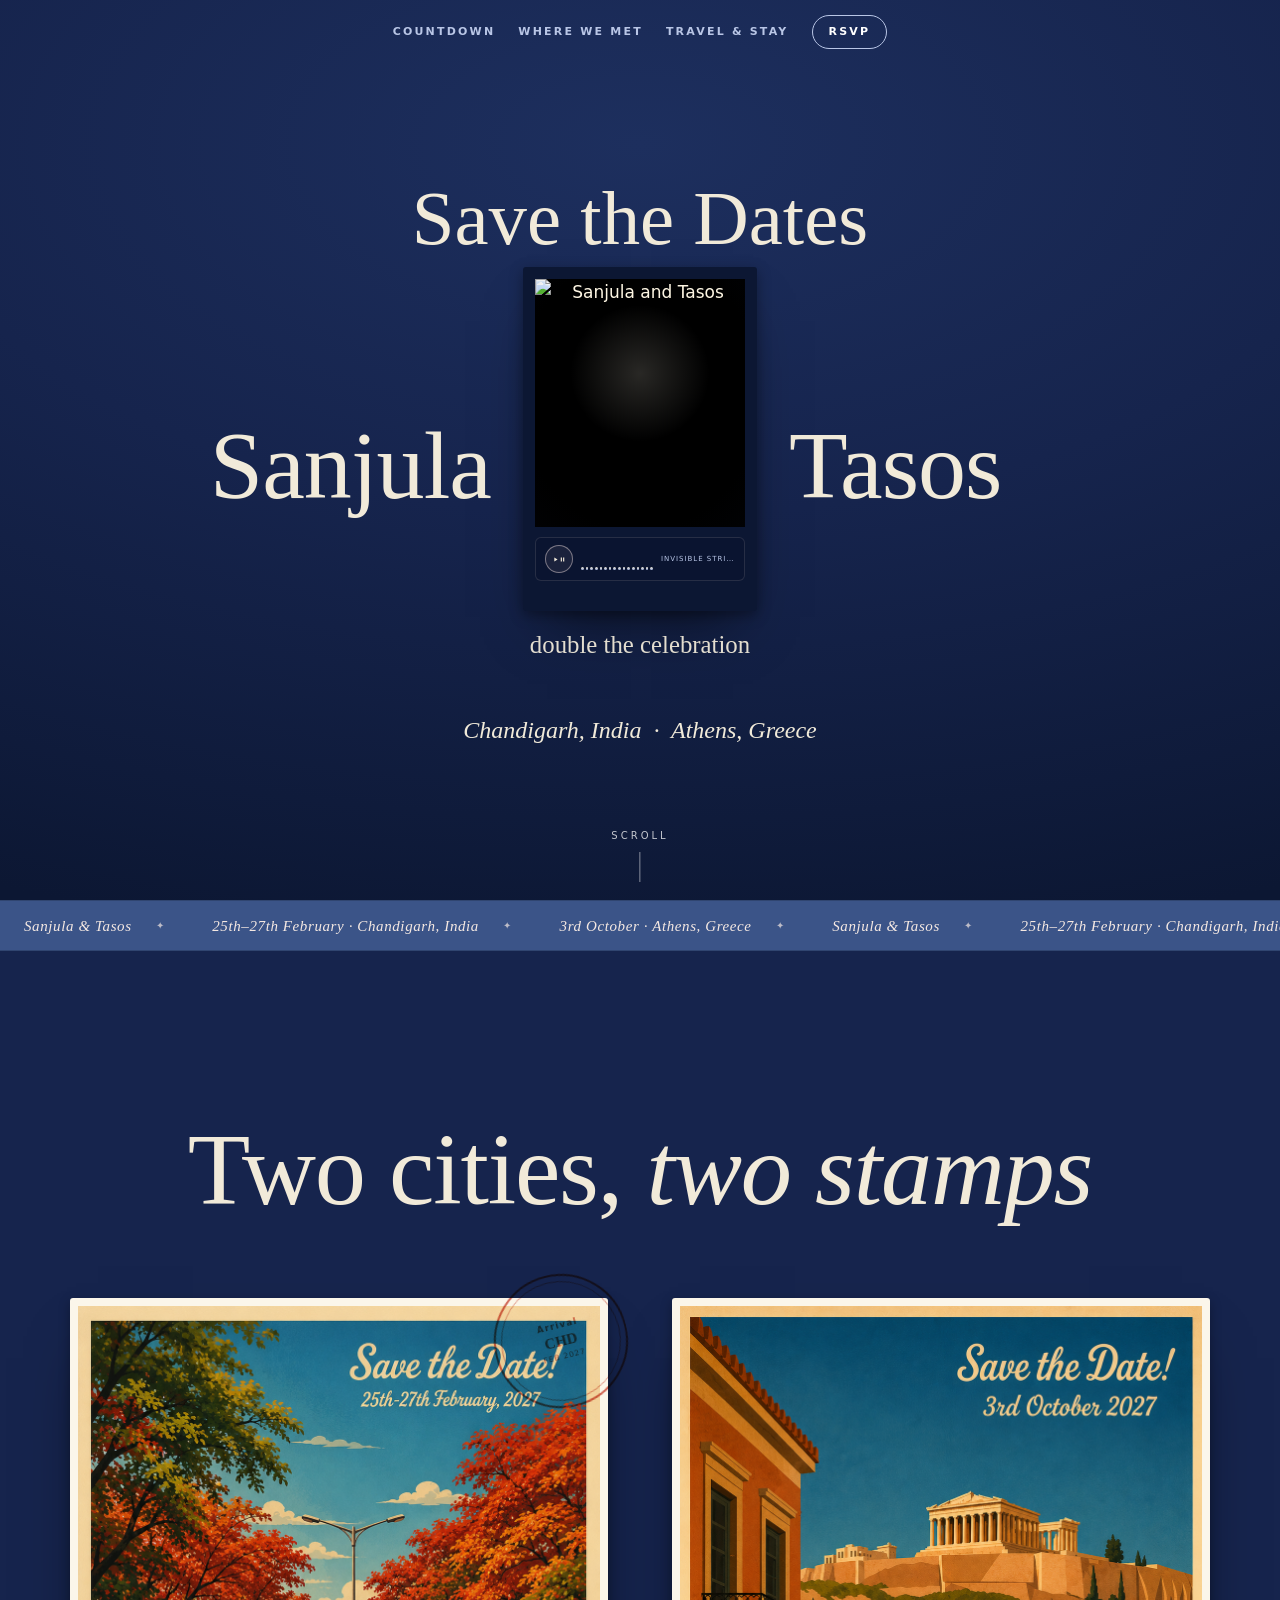
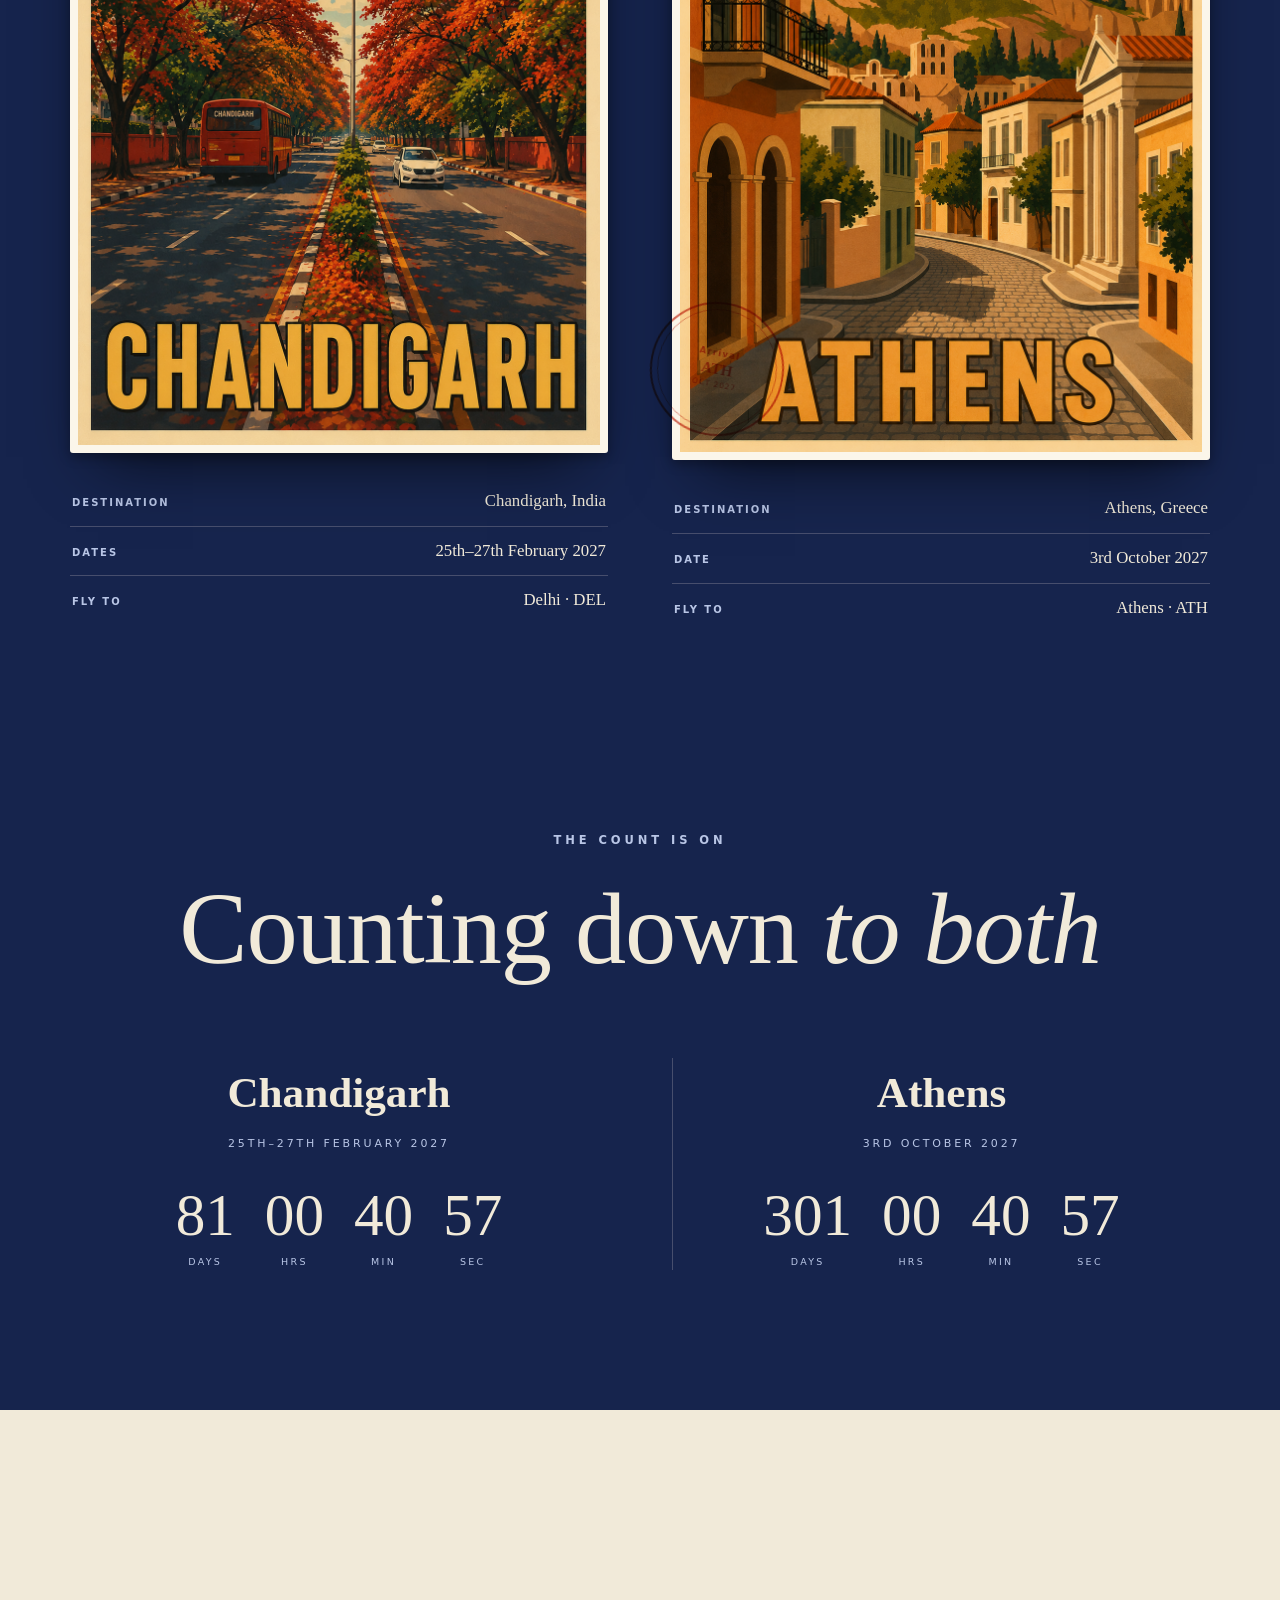
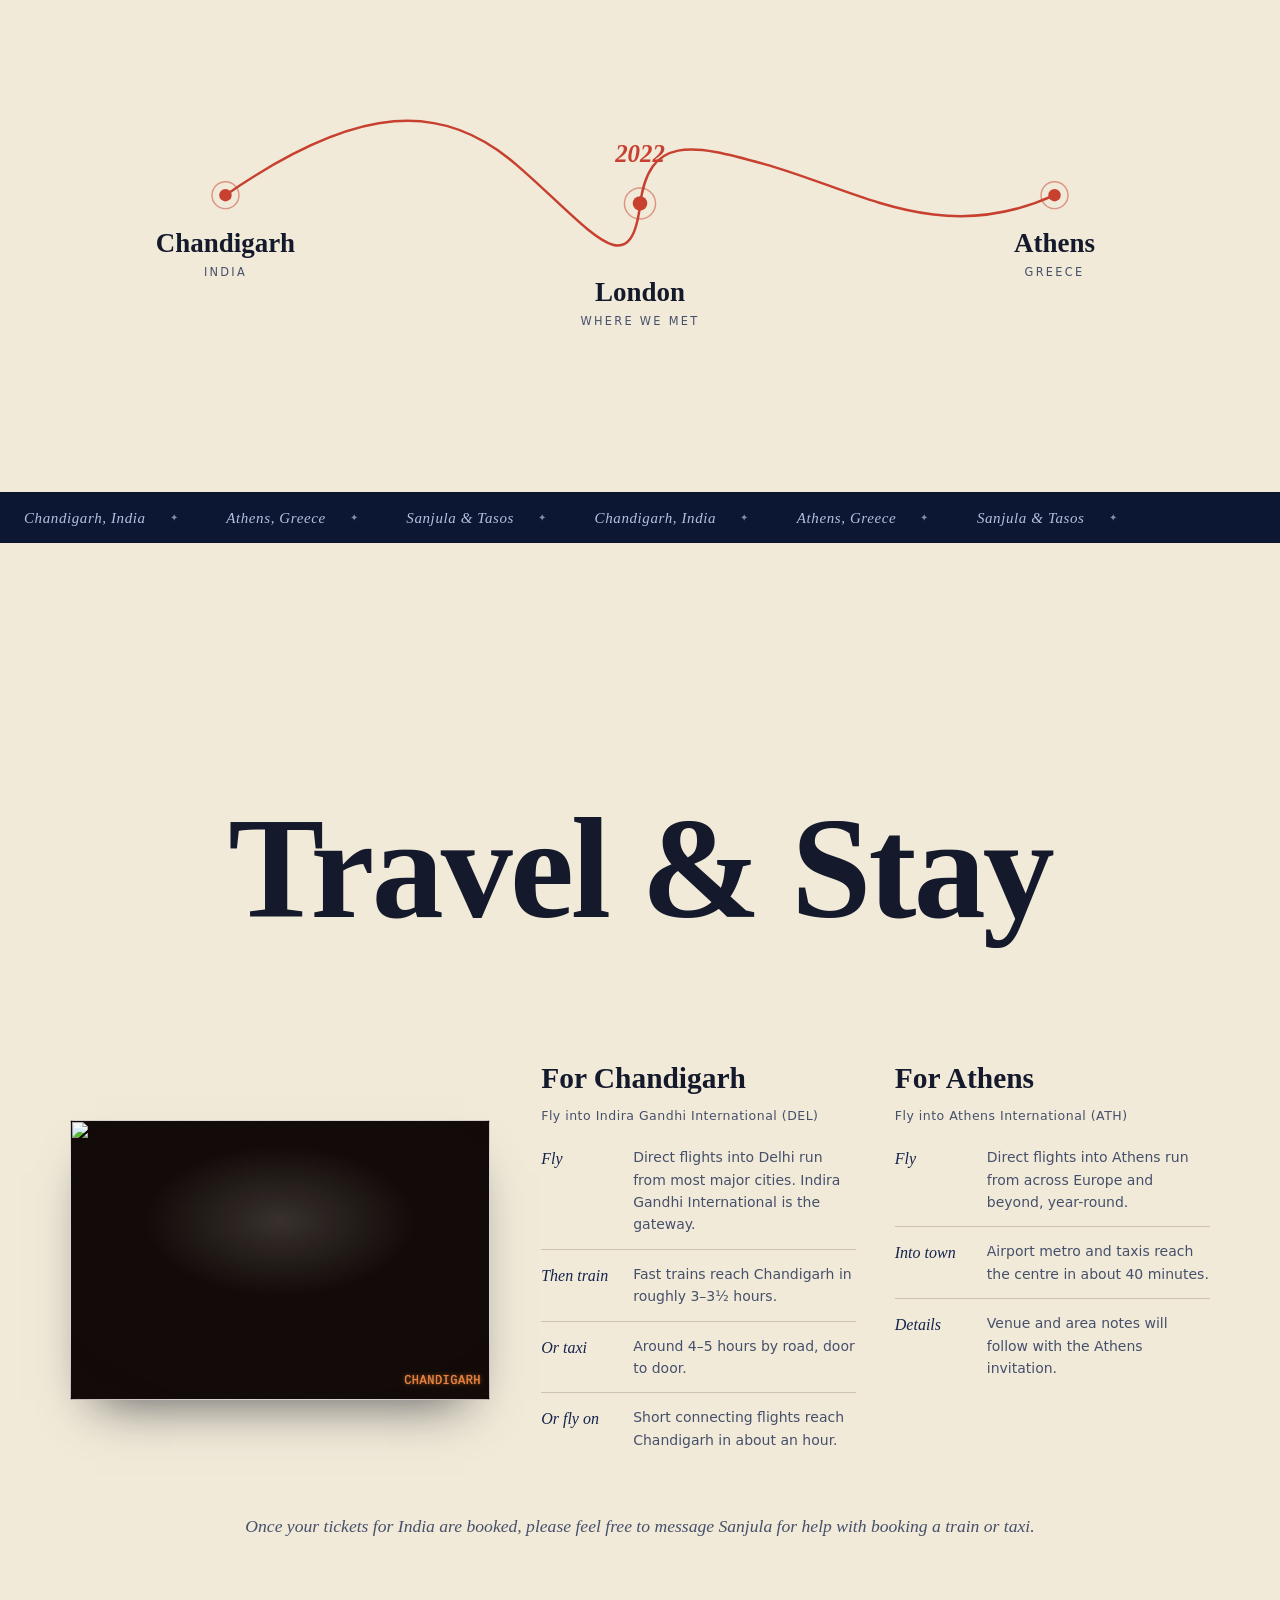
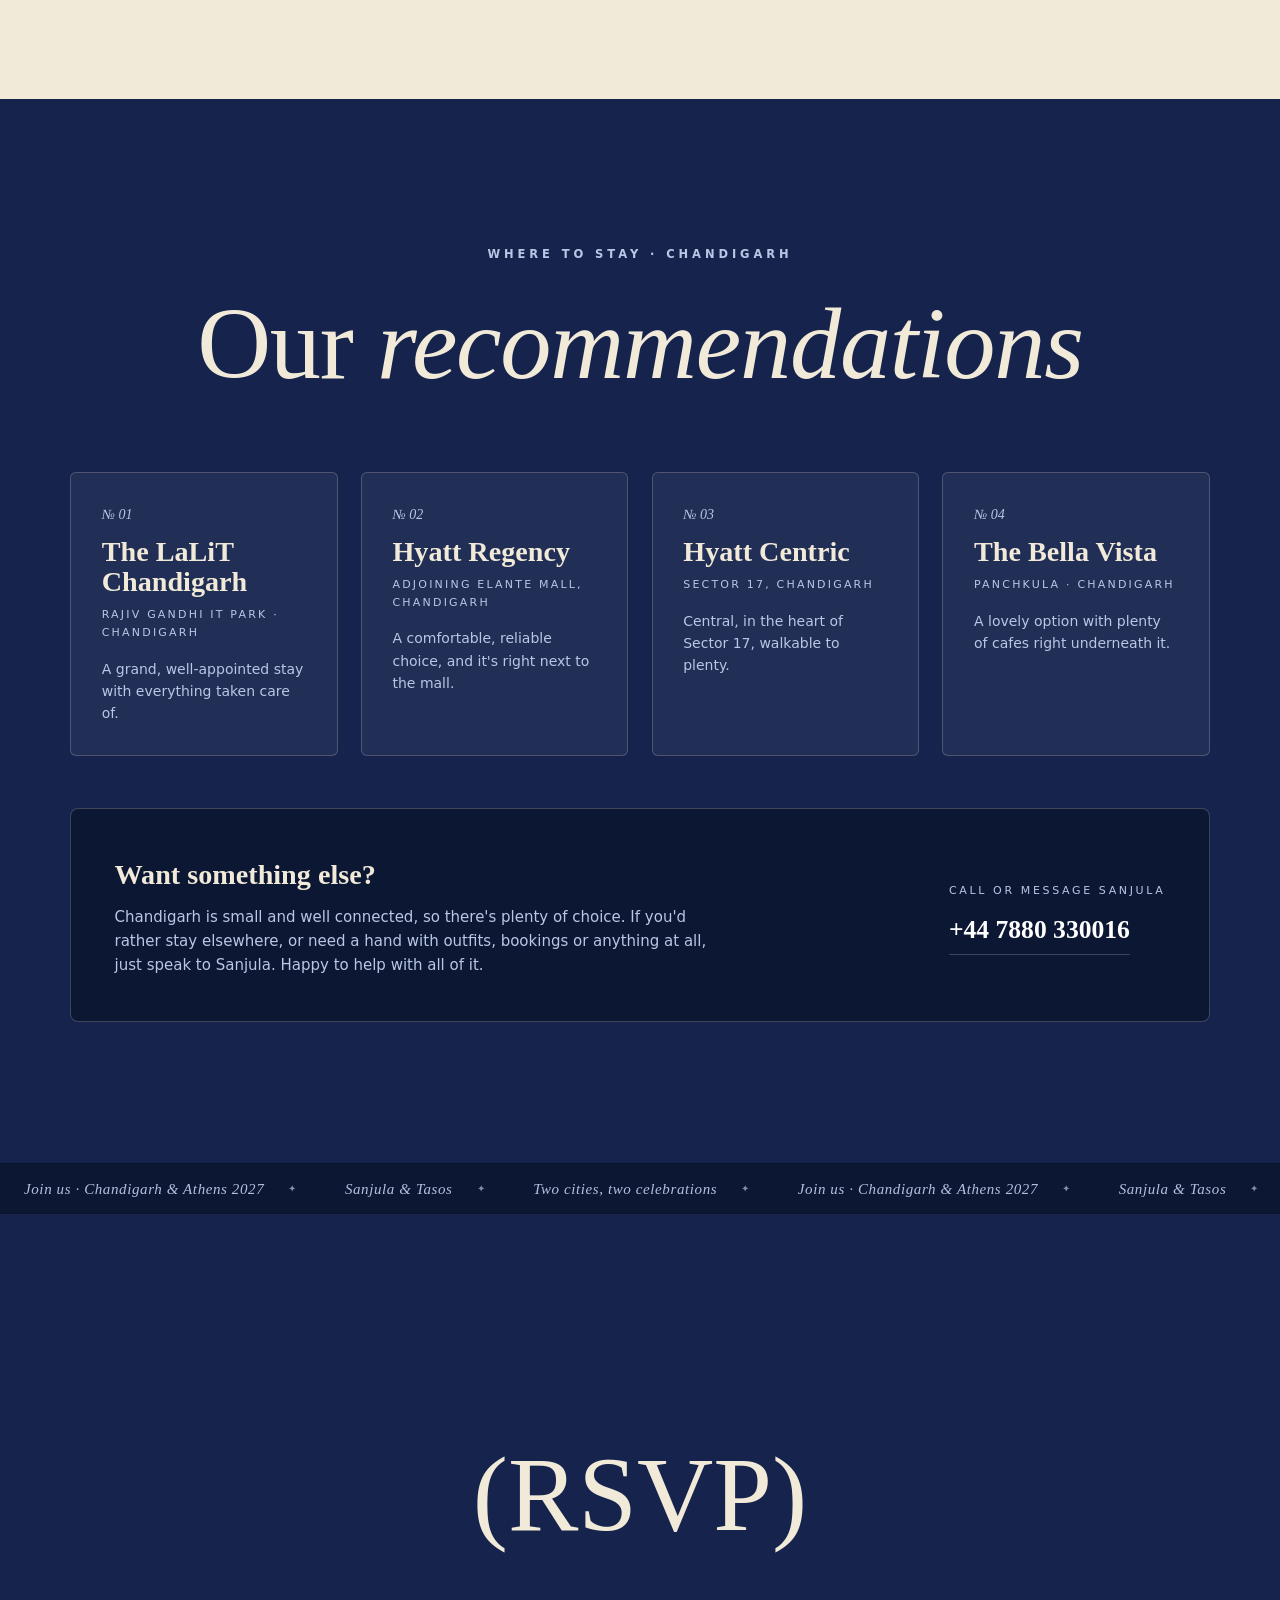
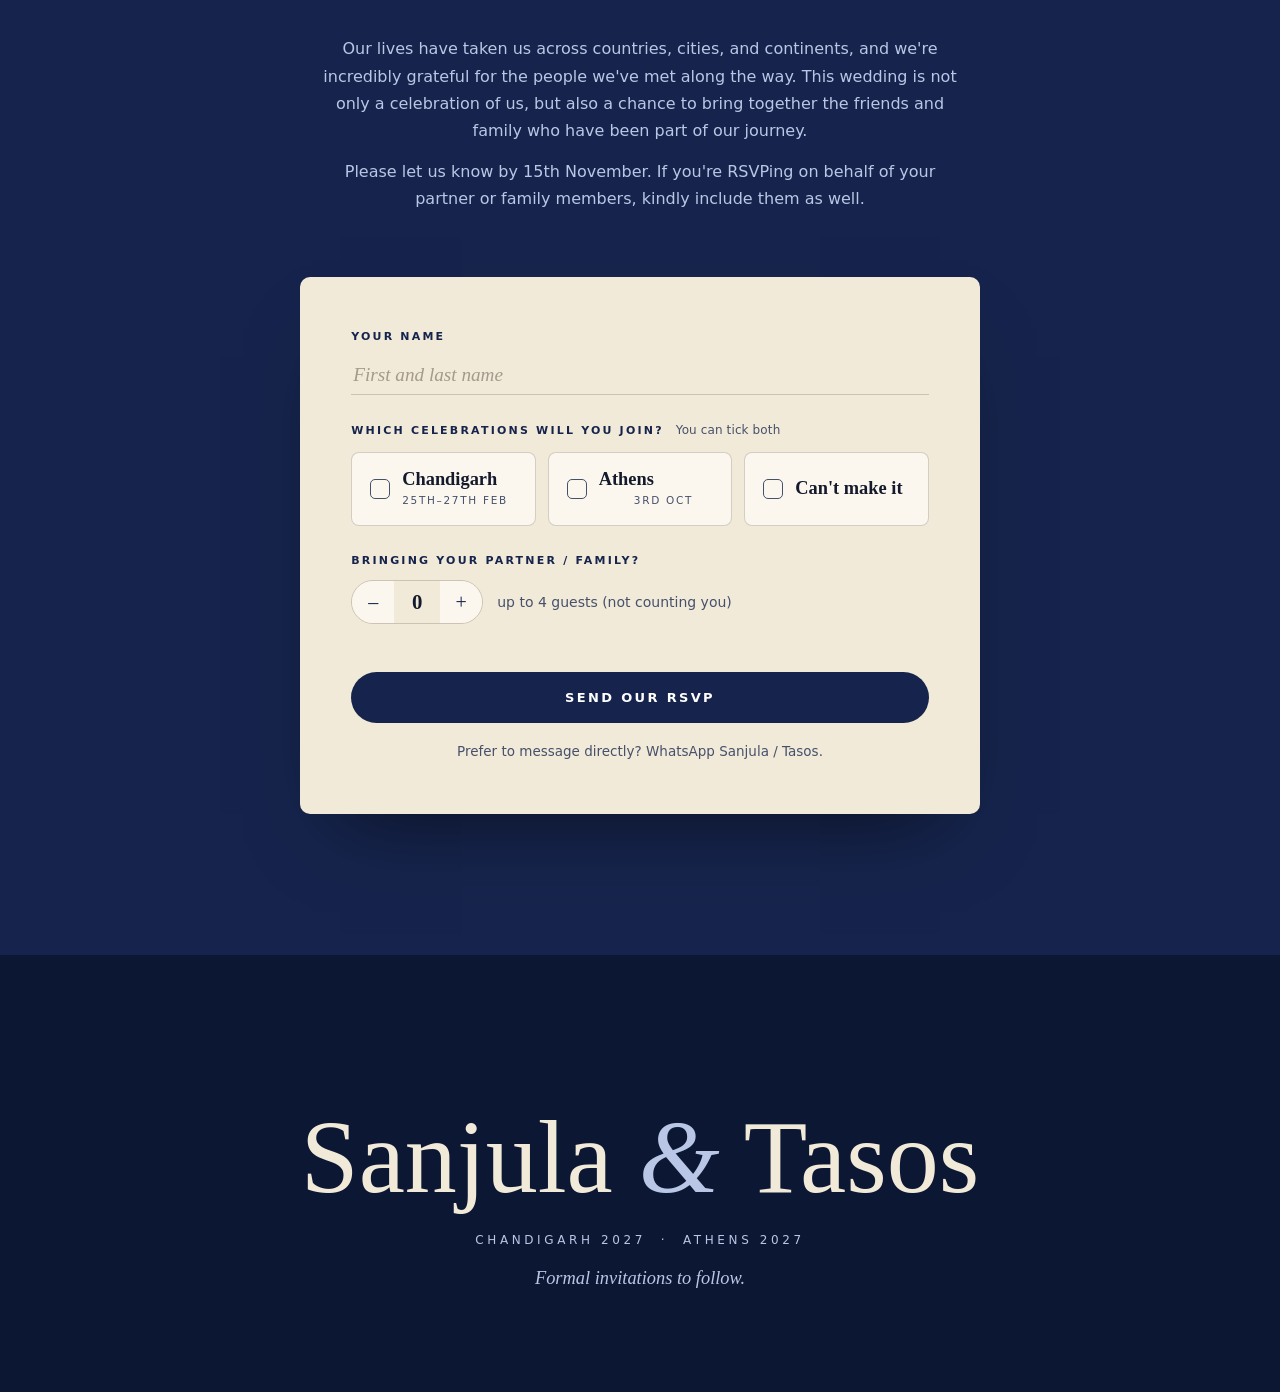
==== commit 353df09b: "Update image paths to remove leading './assets/'" ====
--- a/index.html
+++ b/index.html
@@ -32,8 +32,8 @@
           <div class="flip-frame" style="background-color: rgb(12, 23, 51)">
             <div class="flip-stage" aria-hidden="true">
               <div class="flip-inner" id="flipInner">
-                <div class="face front"><img id="faceFront" src="./assets/photos/athens-couple.jpg" alt="Sanjula and Tasos" /></div>
-                <div class="face back"><img id="faceBack" src="./assets/photos/taj.jpg" alt="Sanjula and Tasos" /></div>
+                <div class="face front"><img id="faceFront" src="athens-couple.jpg" alt="Sanjula and Tasos" /></div>
+                <div class="face back"><img id="faceBack" src="taj.jpg" alt="Sanjula and Tasos" /></div>
               </div>
             </div>
             <div class="polaroid-player" id="player" data-yt="etThdyVhzcw">
@@ -46,7 +46,7 @@
             </div>
           </div>
           <div class="flip-cap">double the celebration</div>
-          <audio id="song" data-src="./assets/song.mp3" loop></audio>
+          <audio id="song" data-src="song.mp3" loop></audio>
           <div id="ytHost" style="position:fixed;width:200px;height:120px;left:-9999px;bottom:0;opacity:0;pointer-events:none;" aria-hidden="true"></div>
         </div>
         <h1 class="nm r reveal in">Tasos</h1>
@@ -75,7 +75,7 @@
       <div class="cards">
         <figure class="postcard pc1 reveal">
           <div class="pc-frame">
-            <img src="./assets/posters/chandigarh.png" alt="Chandigarh, 25th–27th February 2027" />
+            <img src="chandigarh.png" alt="Chandigarh, 25th–27th February 2027" />
             <div class="stamp-round r-chd"><span class="sr-top">Arrival</span><span class="sr-mid">CHD</span><span class="sr-bot">FEB 2027</span></div>
           </div>
           <figcaption>
@@ -86,7 +86,7 @@
         </figure>
         <figure class="postcard pc2 reveal d1">
           <div class="pc-frame">
-            <img src="./assets/posters/athens-v3.png" alt="Athens, 3rd October 2027" />
+            <img src="athens-v3.png" alt="Athens, 3rd October 2027" />
             <div class="stamp-round r-ath"><span class="sr-top">Arrival</span><span class="sr-mid">ATH</span><span class="sr-bot">OCT 2027</span></div>
           </div>
           <figcaption>
@@ -169,7 +169,7 @@
       <h2 class="tv-headline reveal">Travel &amp; Stay</h2>
       <div class="tv-body">
         <div class="tv-photo reveal d1">
-          <div class="film"><div class="pic"><image-slot id="tv-photo" src="./assets/photos/celebration.jpg" placeholder="Drop a travel photo" shape="rect"></image-slot><span class="date-stamp">CHANDIGARH</span></div></div>
+          <div class="film"><div class="pic"><image-slot id="tv-photo" src="celebration.jpg" placeholder="Drop a travel photo" shape="rect"></image-slot><span class="date-stamp">CHANDIGARH</span></div></div>
         </div>
         <div class="tv-cols">
           <div class="tv-col reveal d1">
